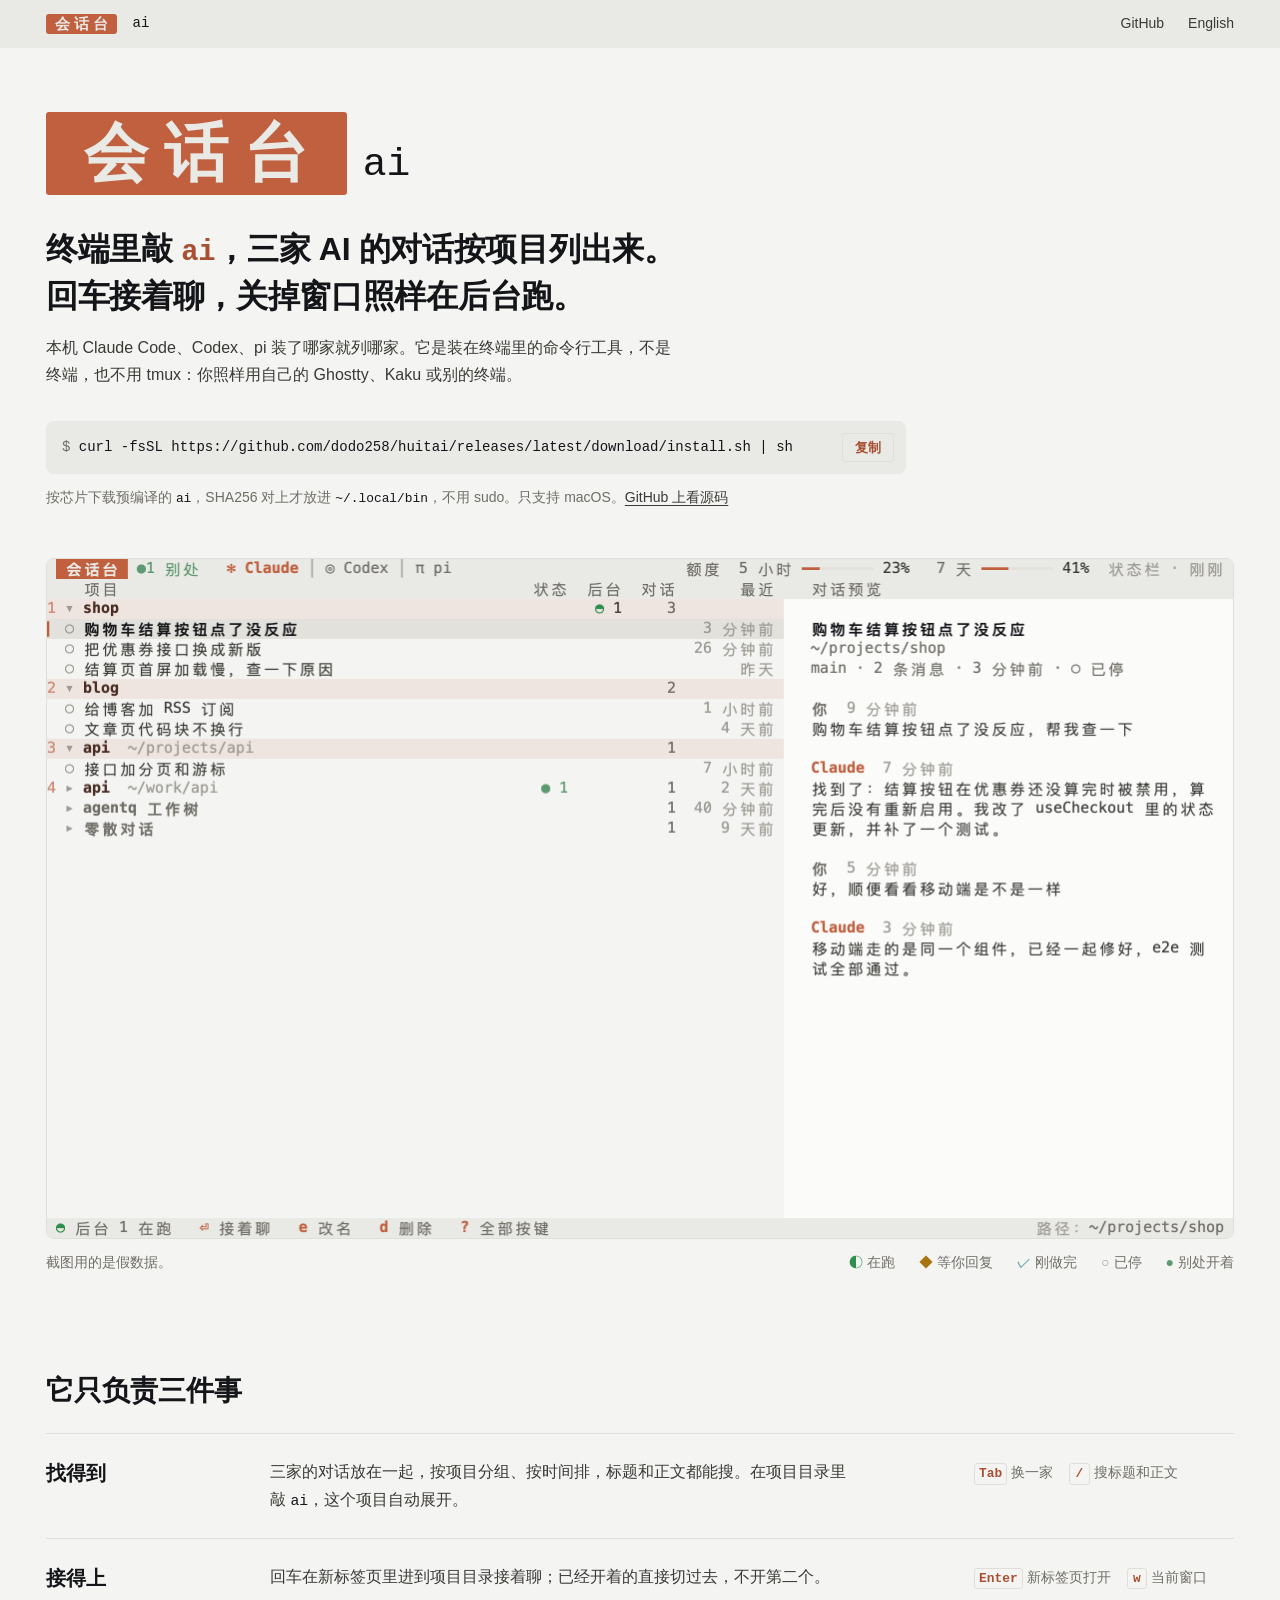
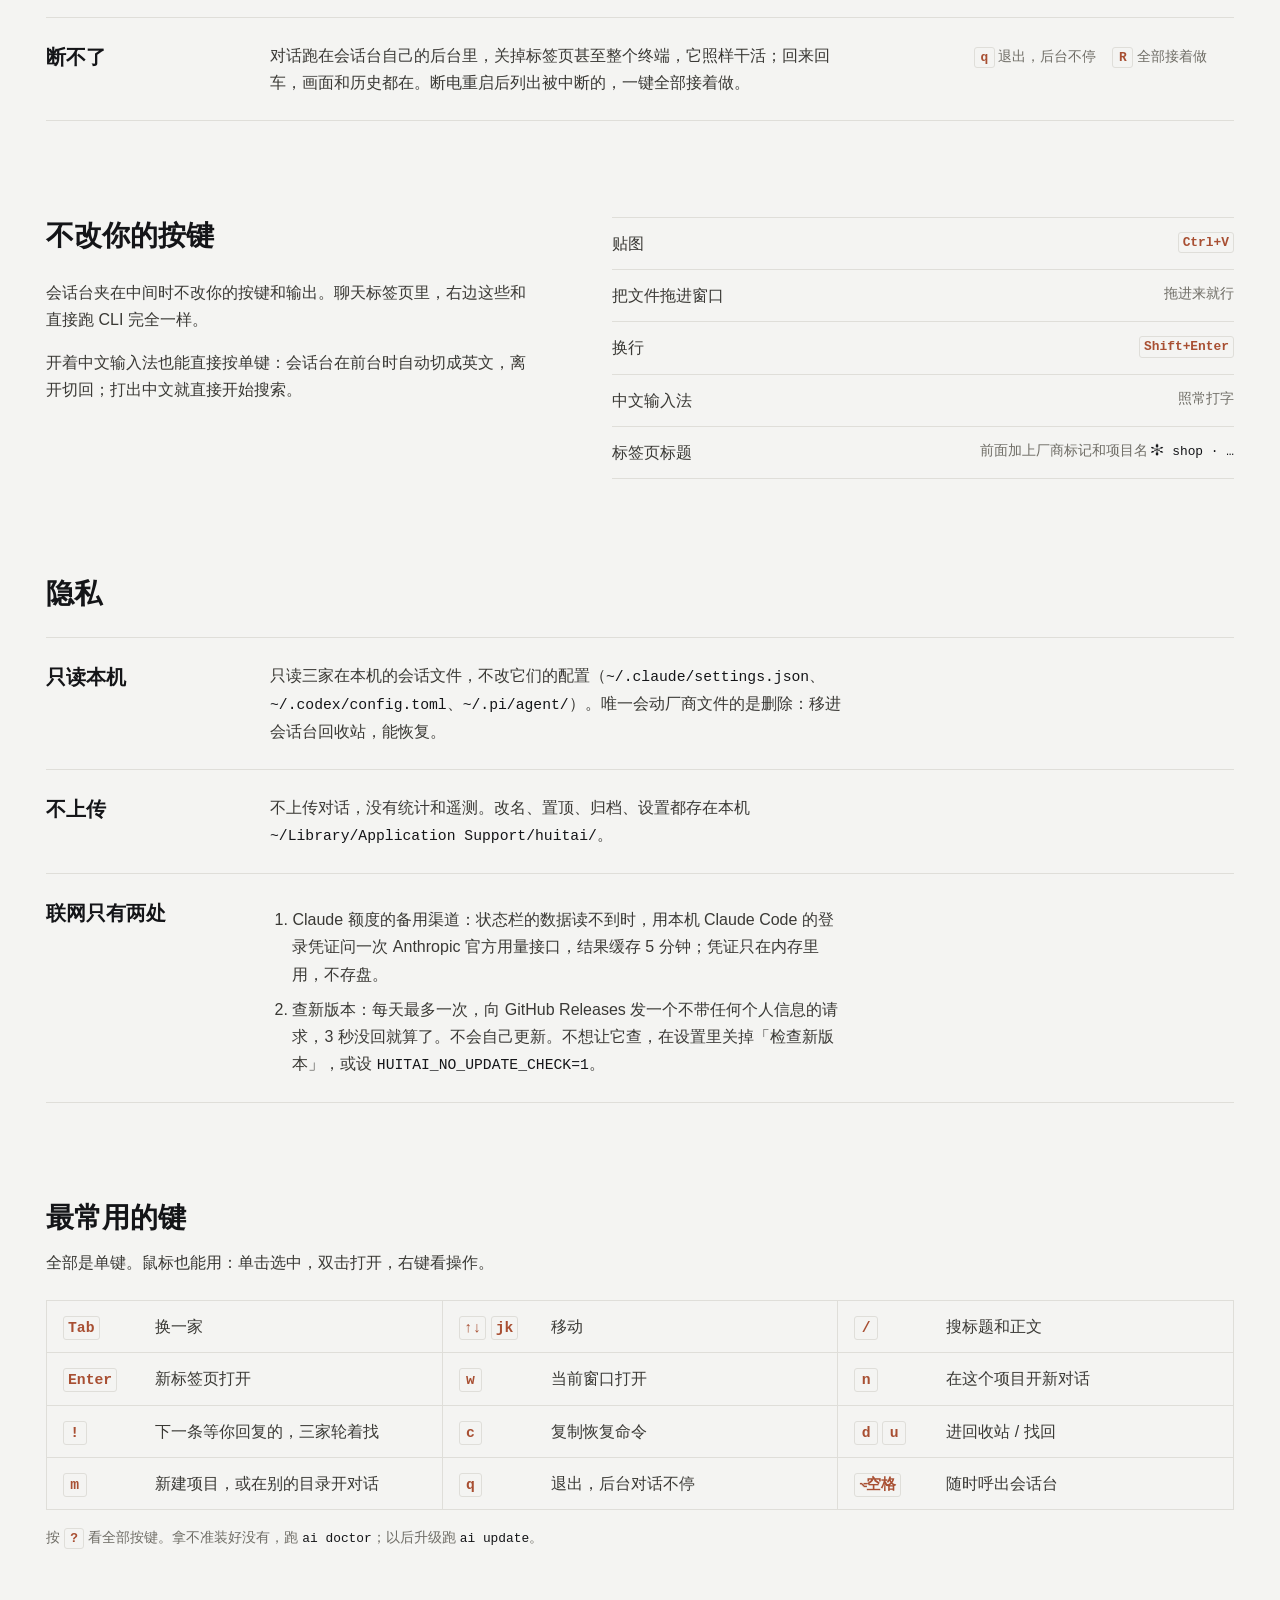
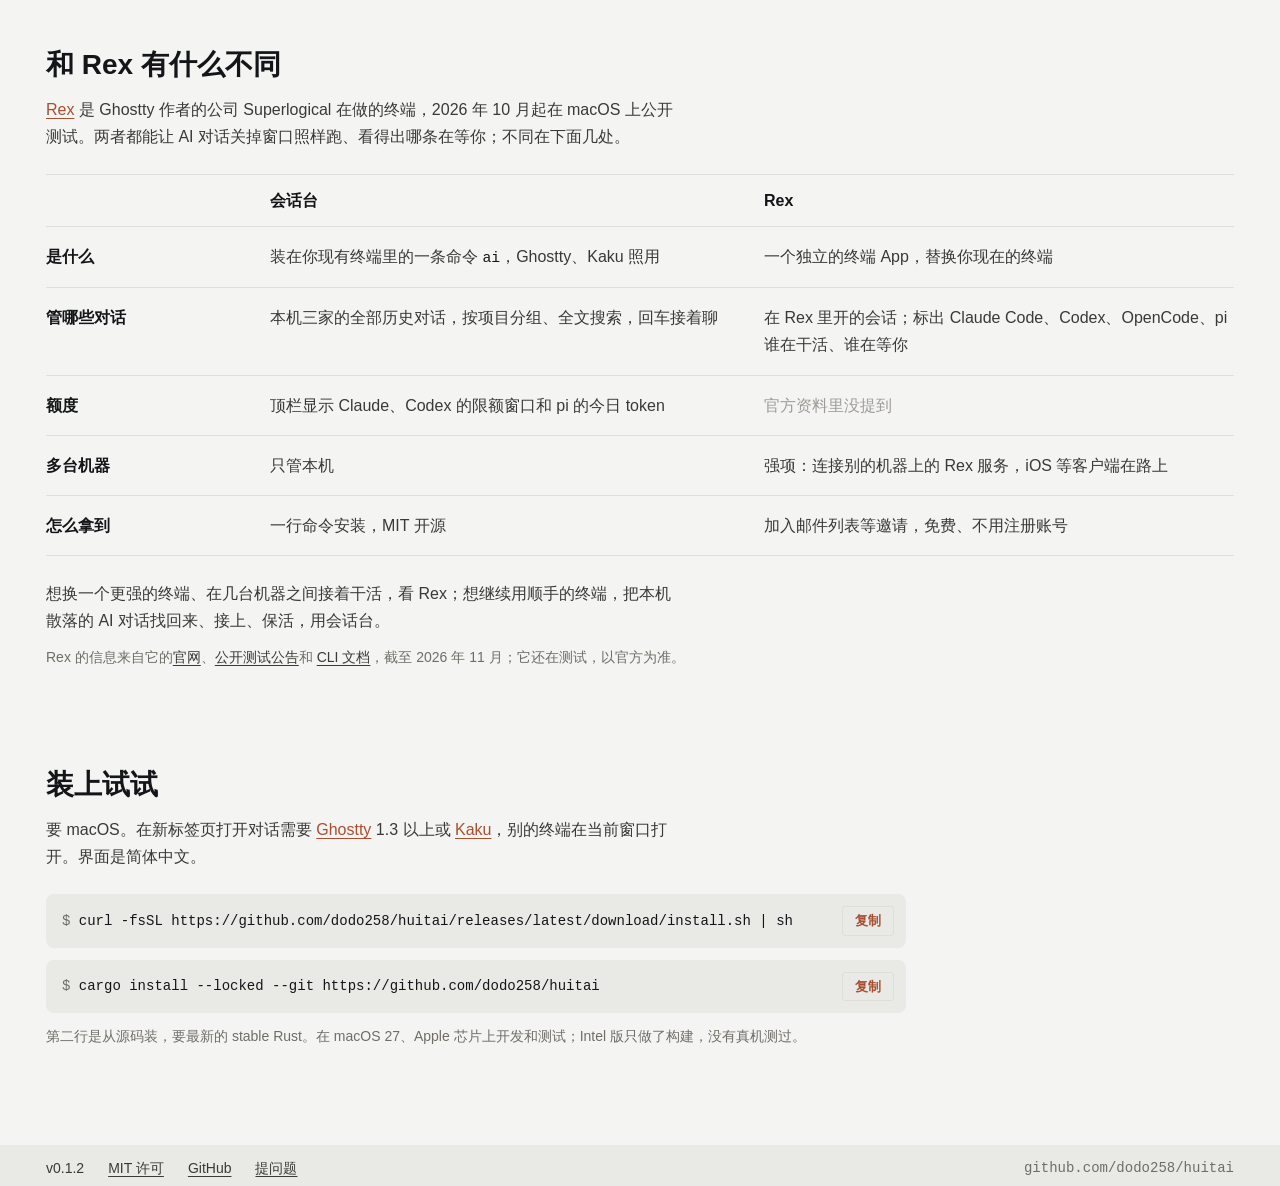
==== site/index.html @ 76e5d8c1 "v0.1.2：等你回复汇总视图、整段对话只读视图" ====
<!doctype html>
<html lang="zh-CN">
<head>
<meta charset="utf-8">
<meta name="viewport" content="width=device-width, initial-scale=1">
<title>会话台 ai · 终端里的 AI 对话台</title>
<meta name="description" content="在终端里敲 ai，本机 Claude Code、Codex、pi 的所有对话按项目列出来，回车接着聊；关掉窗口，对话照样在后台跑。macOS，MIT 开源。">
<meta name="color-scheme" content="dark light">
<meta name="theme-color" content="#1d1e23" media="(prefers-color-scheme: dark)">
<meta name="theme-color" content="#e9e9e6" media="(prefers-color-scheme: light)">
<meta property="og:type" content="website">
<meta property="og:title" content="会话台 ai">
<meta property="og:description" content="在终端里敲 ai，本机 Claude Code、Codex、pi 的所有对话按项目列出来，回车接着聊；关掉窗口，对话照样在后台跑。">
<meta property="og:image" content="https://huitai.agentq.cc/img/board-dark.png?v=79ec7763">
<meta property="og:locale" content="zh_CN">
<meta name="twitter:card" content="summary_large_image">
<link rel="alternate" hreflang="en" href="en/index.html">
<link rel="icon" href="data:image/svg+xml,%3Csvg xmlns='http://www.w3.org/2000/svg' viewBox='0 0 32 32'%3E%3Crect width='32' height='32' rx='4' fill='%23d97757'/%3E%3Ctext x='16' y='23.5' font-size='21' font-weight='700' text-anchor='middle' fill='%231d1e23' font-family='PingFang SC,sans-serif'%3E%E4%BC%9A%3C/text%3E%3C/svg%3E">
<link rel="stylesheet" href="style.css?v=bbe2c063">
</head>
<body>

<header class="top">
	<div class="wrap">
		<span class="stamp">会话台</span>
		<span class="name">ai</span>
		<nav>
			<a href="https://github.com/dodo258/huitai">GitHub</a>
			<a href="en/index.html" hreflang="en" lang="en">English</a>
		</nav>
	</div>
</header>

<main>
	<section class="hero">
		<div class="wrap">
			<h1><span class="stamp">会话台</span><code>ai</code></h1>
			<p class="tag">终端里敲 <code>ai</code>，三家 AI 的对话按项目列出来。<br>回车接着聊，关掉窗口照样在后台跑。</p>
			<p class="lead">本机 Claude Code、Codex、pi 装了哪家就列哪家。它是装在终端里的命令行工具，不是终端，也不用 tmux：你照样用自己的 Ghostty、Kaku 或别的终端。</p>
			<div class="cmd">
				<code>curl -fsSL https://github.com/dodo258/huitai/releases/latest/download/install.sh | sh</code>
				<button class="copy" type="button" data-done="已复制">复制</button>
			</div>
			<p class="note">按芯片下载预编译的 <code>ai</code>，SHA256 对上才放进 <code>~/.local/bin</code>，不用 sudo。只支持 macOS。<a href="https://github.com/dodo258/huitai">GitHub 上看源码</a></p>
		</div>
	</section>

	<section class="shot">
		<div class="wrap">
			<a href="img/board-dark.png?v=79ec7763" aria-label="看原尺寸截图">
				<picture>
					<source media="(prefers-color-scheme: light)" srcset="img/board-light.png?v=a82c482d">
					<img src="img/board-dark.png?v=79ec7763" width="2376" height="1360" alt="会话台：左边按项目列出对话，表头写着状态、后台、对话、最近；右边是选中对话此刻的画面">
				</picture>
			</a>
			<ul class="legend">
				<li>截图用的是假数据。</li>
				<li><b class="running">◐</b>在跑</li>
				<li><b class="waiting">◆</b>等你回复</li>
				<li><b class="done">✓</b>刚做完</li>
				<li><b class="stopped">○</b>已停</li>
				<li><b class="elsewhere">●</b>别处开着</li>
			</ul>
		</div>
	</section>

	<section class="part">
		<div class="wrap">
			<h2>它只负责三件事</h2>
			<dl class="rows">
				<div>
					<dt>找得到</dt>
					<dd>三家的对话放在一起，按项目分组、按时间排，标题和正文都能搜。在项目目录里敲 <code>ai</code>，这个项目自动展开。</dd>
					<dd class="keys"><span><kbd>Tab</kbd> 换一家</span><span><kbd>/</kbd> 搜标题和正文</span></dd>
				</div>
				<div>
					<dt>接得上</dt>
					<dd>回车在新标签页里进到项目目录接着聊；已经开着的直接切过去，不开第二个。</dd>
					<dd class="keys"><span><kbd>Enter</kbd> 新标签页打开</span><span><kbd>w</kbd> 当前窗口</span></dd>
				</div>
				<div>
					<dt>断不了</dt>
					<dd>对话跑在会话台自己的后台里，关掉标签页甚至整个终端，它照样干活；回来回车，画面和历史都在。断电重启后列出被中断的，一键全部接着做。</dd>
					<dd class="keys"><span><kbd>q</kbd> 退出，后台不停</span><span><kbd>R</kbd> 全部接着做</span></dd>
				</div>
			</dl>
		</div>
	</section>

	<section class="part">
		<div class="wrap pass">
			<div>
				<h2>不改你的按键</h2>
				<p>会话台夹在中间时不改你的按键和输出。聊天标签页里，右边这些和直接跑 CLI 完全一样。</p>
				<p>开着中文输入法也能直接按单键：会话台在前台时自动切成英文，离开切回；打出中文就直接开始搜索。</p>
			</div>
			<ul class="same">
				<li><span>贴图</span><span><kbd>Ctrl+V</kbd></span></li>
				<li><span>把文件拖进窗口</span><span>拖进来就行</span></li>
				<li><span>换行</span><span><kbd>Shift+Enter</kbd></span></li>
				<li><span>中文输入法</span><span>照常打字</span></li>
				<li><span>标签页标题</span><span>前面加上厂商标记和项目名 <code>✻ shop · …</code></span></li>
			</ul>
		</div>
	</section>

	<section class="part privacy">
		<div class="wrap">
			<h2>隐私</h2>
			<dl class="rows">
				<div>
					<dt>只读本机</dt>
					<dd>只读三家在本机的会话文件，不改它们的配置（<code>~/.claude/settings.json</code>、<code>~/.codex/config.toml</code>、<code>~/.pi/agent/</code>）。唯一会动厂商文件的是删除：移进会话台回收站，能恢复。</dd>
				</div>
				<div>
					<dt>不上传</dt>
					<dd>不上传对话，没有统计和遥测。改名、置顶、归档、设置都存在本机 <code>~/Library/Application Support/huitai/</code>。</dd>
				</div>
				<div>
					<dt>联网只有两处</dt>
					<dd>
						<ol>
							<li>Claude 额度的备用渠道：状态栏的数据读不到时，用本机 Claude Code 的登录凭证问一次 Anthropic 官方用量接口，结果缓存 5 分钟；凭证只在内存里用，不存盘。</li>
							<li>查新版本：每天最多一次，向 GitHub Releases 发一个不带任何个人信息的请求，3 秒没回就算了。不会自己更新。不想让它查，在设置里关掉「检查新版本」，或设 <code>HUITAI_NO_UPDATE_CHECK=1</code>。</li>
						</ol>
					</dd>
				</div>
			</dl>
		</div>
	</section>

	<section class="part">
		<div class="wrap">
			<h2>最常用的键</h2>
			<p class="intro">全部是单键。鼠标也能用：单击选中，双击打开，右键看操作。</p>
			<dl class="keys-grid">
				<div><dt><kbd>Tab</kbd></dt><dd>换一家</dd></div>
				<div><dt><kbd>↑↓</kbd> <kbd>jk</kbd></dt><dd>移动</dd></div>
				<div><dt><kbd>/</kbd></dt><dd>搜标题和正文</dd></div>
				<div><dt><kbd>Enter</kbd></dt><dd>新标签页打开</dd></div>
				<div><dt><kbd>w</kbd></dt><dd>当前窗口打开</dd></div>
				<div><dt><kbd>n</kbd></dt><dd>在这个项目开新对话</dd></div>
				<div><dt><kbd>!</kbd></dt><dd>下一条等你回复的，三家轮着找</dd></div>
				<div><dt><kbd>c</kbd></dt><dd>复制恢复命令</dd></div>
				<div><dt><kbd>d</kbd> <kbd>u</kbd></dt><dd>进回收站 / 找回</dd></div>
				<div><dt><kbd>m</kbd></dt><dd>新建项目，或在别的目录开对话</dd></div>
				<div><dt><kbd>q</kbd></dt><dd>退出，后台对话不停</dd></div>
				<div><dt><kbd>⌥空格</kbd></dt><dd>随时呼出会话台</dd></div>
			</dl>
			<p class="keys-more">按 <kbd>?</kbd> 看全部按键。拿不准装好没有，跑 <code>ai doctor</code>；以后升级跑 <code>ai update</code>。</p>
		</div>
	</section>

	<section class="part">
		<div class="wrap">
			<h2>和 Rex 有什么不同</h2>
			<p class="intro"><a href="https://www.superlogical.com/">Rex</a> 是 Ghostty 作者的公司 Superlogical 在做的终端，2026 年 10 月起在 macOS 上公开测试。两者都能让 AI 对话关掉窗口照样跑、看得出哪条在等你；不同在下面几处。</p>
			<div class="compare">
				<div class="head"><span></span><span>会话台</span><span>Rex</span></div>
				<div><span class="k">是什么</span><p data-who="会话台">装在你现有终端里的一条命令 <code>ai</code>，Ghostty、Kaku 照用</p><p data-who="Rex">一个独立的终端 App，替换你现在的终端</p></div>
				<div><span class="k">管哪些对话</span><p data-who="会话台">本机三家的全部历史对话，按项目分组、全文搜索，回车接着聊</p><p data-who="Rex">在 Rex 里开的会话；标出 Claude Code、Codex、OpenCode、pi 谁在干活、谁在等你</p></div>
				<div><span class="k">额度</span><p data-who="会话台">顶栏显示 Claude、Codex 的限额窗口和 pi 的今日 token</p><p data-who="Rex" class="none">官方资料里没提到</p></div>
				<div><span class="k">多台机器</span><p data-who="会话台">只管本机</p><p data-who="Rex">强项：连接别的机器上的 Rex 服务，iOS 等客户端在路上</p></div>
				<div><span class="k">怎么拿到</span><p data-who="会话台">一行命令安装，MIT 开源</p><p data-who="Rex">加入邮件列表等邀请，免费、不用注册账号</p></div>
			</div>
			<p class="pick">想换一个更强的终端、在几台机器之间接着干活，看 Rex；想继续用顺手的终端，把本机散落的 AI 对话找回来、接上、保活，用会话台。</p>
			<p class="note">Rex 的信息来自它的<a href="https://www.superlogical.com/">官网</a>、<a href="https://www.superlogical.com/updates/public-testing-beginning">公开测试公告</a>和 <a href="https://www.superlogical.com/rex/docs/automate/cli">CLI 文档</a>，截至 2026 年 11 月；它还在测试，以官方为准。</p>
		</div>
	</section>

	<section class="part">
		<div class="wrap">
			<h2>装上试试</h2>
			<p class="intro">要 macOS。在新标签页打开对话需要 <a href="https://ghostty.org">Ghostty</a> 1.3 以上或 <a href="https://github.com/tw93/Kaku">Kaku</a>，别的终端在当前窗口打开。界面是简体中文。</p>
			<div class="cmd">
				<code>curl -fsSL https://github.com/dodo258/huitai/releases/latest/download/install.sh | sh</code>
				<button class="copy" type="button" data-done="已复制">复制</button>
			</div>
			<div class="cmd">
				<code>cargo install --locked --git https://github.com/dodo258/huitai</code>
				<button class="copy" type="button" data-done="已复制">复制</button>
			</div>
			<p class="note">第二行是从源码装，要最新的 stable Rust。在 macOS 27、Apple 芯片上开发和测试；Intel 版只做了构建，没有真机测过。</p>
		</div>
	</section>
</main>

<footer class="foot">
	<div class="wrap">
		<span>v0.1.2</span>
		<a href="https://github.com/dodo258/huitai/blob/main/LICENSE">MIT 许可</a>
		<a href="https://github.com/dodo258/huitai">GitHub</a>
		<a href="https://github.com/dodo258/huitai/issues">提问题</a>
		<span class="path">github.com/dodo258/huitai</span>
	</div>
</footer>

<script src="site.js?v=b9427ae2"></script>
</body>
</html>
---- site/style.css ----
/* 会话台官网。颜色直接取自终端界面 src/ui/theme.rs，角色一色一义：
   赤陶（Claude 强调色）只给能按、能点的东西：印章、按键、链接、复制按钮；
   状态色只出现在截图下面的状态灯图例里；其余全是灰阶。
   深色是默认，系统是浅色时换成 theme.rs 的 LIGHT（中性灰，不用奶油色）。 */

:root {
	color-scheme: dark light;

	--base: #17181c;     /* 页面底，列表区底色 */
	--bar: #1d1e23;      /* 顶栏、底栏、命令块；也是印章上的字色 */
	--preview: #131417;  /* 截图外框底 */
	--line: #24262c;     /* 分隔线、悬停底（界面里的选中行底色） */
	--text: #b9b7ae;     /* 正文 */
	--title: #f2efe7;    /* 标题 */
	--muted: #8a887f;    /* 说明文字（theme.rs 的 #7c7a72 提亮一档，网页小字要读得清） */
	--accent: #d97757;   /* Claude 赤陶：能按、能点的 */
	--stamp: #d97757;    /* 印章底色，和界面里的印章同色 */
	--running: #78c98f;
	--waiting: #e8b85a;
	--done: #5ec4d6;
	--stopped: #6b6962;
	--elsewhere: #5c9a6c; /* 别处开着：比「在跑」柔一档的绿 */

	--sans: -apple-system, BlinkMacSystemFont, "PingFang SC", "Hiragino Sans GB", "Microsoft YaHei", "Helvetica Neue", sans-serif;
	--mono: ui-monospace, "SF Mono", SFMono-Regular, Menlo, Consolas, monospace;

	--fs-stamp: clamp(36px, 6vw, 64px);
	--fs-tag: clamp(22px, 2.6vw, 32px);
	--fs-h2: clamp(22px, 2.4vw, 28px);
	--fs-row: 20px;
	--fs-body: 16px;
	--fs-small: 14px;
	--fs-mono: 14px;

	--s1: 4px;
	--s2: 8px;
	--s3: 12px;
	--s4: 16px;
	--s5: 24px;
	--s6: 32px;
	--s7: 48px;
	--s8: 64px;
	--s9: 96px;

	--r-key: 3px;   /* 按键、印章：终端里的方块，只倒一点角 */
	--r-box: 8px;   /* 命令块、截图外框 */

	--wrap: 1188px; /* 截图 2376px 宽的一半，2 倍屏刚好一比一 */
	--gutter: 24px;
}

@media (prefers-color-scheme: light) {
	:root {
		--base: #f4f4f2;
		--bar: #e9e9e6;
		--preview: #fbfbfa;
		--line: #dfded9;
		--text: #3a3935;
		--title: #141518;
		--muted: #6f6d66;
		--accent: #a84f32; /* theme.rs 的 #c0603f 压一档：浅底上链接、按键字要够 4.5:1 */
		--stamp: #c0603f;  /* 印章是标志，保持和界面截图里一样 */
		--running: #2e8f4c;
		--waiting: #a8740f;
		--done: #16808f;
		--stopped: #9d9b94;
		--elsewhere: #5e9a6f;
	}
}

* { box-sizing: border-box; }

html { -webkit-text-size-adjust: 100%; }

body {
	margin: 0;
	background: var(--base);
	color: var(--text);
	font: var(--fs-body)/1.7 var(--sans);
	-webkit-font-smoothing: antialiased;
}

a { color: var(--accent); text-underline-offset: 3px; text-decoration-thickness: 1px; }
a:hover { text-decoration-thickness: 2px; }
:focus-visible { outline: 2px solid var(--accent); outline-offset: 2px; }

code, kbd { font-family: var(--mono); font-size: 0.92em; }
code { color: var(--title); }

kbd {
	display: inline-block;
	min-width: 1.6em;
	padding: 0 var(--s1);
	border: 1px solid var(--line);
	border-radius: var(--r-key);
	color: var(--accent);
	font-weight: 600;
	line-height: 1.5;
	text-align: center;
	white-space: nowrap;
}

.wrap {
	max-width: calc(var(--wrap) + 2 * var(--gutter));
	margin: 0 auto;
	padding: 0 var(--gutter);
}

/* 印章：界面左上角那块反白「会话台」。全站只有它大胆。 */
.stamp {
	display: inline-block;
	padding: 0 0.35em 0 0.6em;
	border-radius: var(--r-key);
	background: var(--stamp);
	color: var(--bar);
	font-weight: 700;
	letter-spacing: 0.25em;
	line-height: 1.3;
}

/* 顶栏：和界面的顶栏同色同高 */
.top {
	background: var(--bar);
}
.top .wrap {
	display: flex;
	align-items: center;
	gap: var(--s4);
	height: 48px;
}
.top .stamp { font-size: 15px; }
.top .name { font-family: var(--mono); color: var(--title); font-size: var(--fs-mono); }
.top nav {
	margin-left: auto;
	display: flex;
	gap: var(--s5);
	font-size: var(--fs-small);
}
.top nav a { color: var(--text); text-decoration: none; }
.top nav a:hover { color: var(--title); }

/* 首屏 */
.hero { padding: var(--s8) 0 var(--s7); }
.hero h1 {
	margin: 0 0 var(--s6);
	display: flex;
	align-items: baseline;
	gap: var(--s4);
	font-size: var(--fs-stamp);
	line-height: 1;
}
.hero h1 code {
	color: var(--title);
	font-size: 0.62em;
	font-weight: 500;
}
.tag {
	margin: 0 0 var(--s4);
	max-width: 36em;
	color: var(--title);
	font-size: var(--fs-tag);
	font-weight: 600;
	line-height: 1.4;
	letter-spacing: -0.01em;
}
.tag code { font-size: 0.9em; color: var(--accent); }
.lead { margin: 0 0 var(--s6); max-width: 40em; }

/* 安装命令 */
.cmd {
	display: flex;
	align-items: center;
	gap: var(--s3);
	max-width: 860px;
	padding: var(--s3) var(--s3) var(--s3) var(--s4);
	border-radius: var(--r-box);
	background: var(--bar);
	font-family: var(--mono);
	font-size: var(--fs-mono);
}
.cmd + .cmd { margin-top: var(--s3); }
.cmd code {
	flex: 1;
	min-width: 0;
	overflow-wrap: anywhere;
	line-height: 1.6;
	font-size: 1em;
}
.cmd code::before { content: "$ "; color: var(--muted); }
.copy {
	flex: none;
	padding: var(--s1) var(--s3);
	border: 1px solid var(--line);
	border-radius: var(--r-key);
	background: transparent;
	color: var(--accent);
	font: 600 13px/1.5 var(--sans);
	cursor: pointer;
}
.copy:hover { background: var(--line); }
.note {
	margin: var(--s3) 0 0;
	max-width: 860px;
	color: var(--muted);
	font-size: var(--fs-small);
}
.note a { color: var(--text); }

/* 截图 */
.shot { padding-bottom: var(--s9); }
.shot a { display: block; }
.shot img {
	display: block;
	width: 100%;
	height: auto;
	border: 1px solid var(--line);
	border-radius: var(--r-box);
	background: var(--preview);
}
.legend {
	display: flex;
	flex-wrap: wrap;
	gap: var(--s2) var(--s5);
	margin: var(--s3) 0 0;
	padding: 0;
	list-style: none;
	color: var(--muted);
	font-size: var(--fs-small);
}
.legend li:first-child { margin-right: auto; }
.legend b { font-family: var(--mono); font-weight: 400; margin-right: var(--s1); }
.legend .running { color: var(--running); }
.legend .waiting { color: var(--waiting); }
.legend .done { color: var(--done); }
.legend .stopped { color: var(--stopped); }
.legend .elsewhere { color: var(--elsewhere); }

/* 节 */
section.part { padding-bottom: var(--s9); }
h2 {
	margin: 0 0 var(--s5);
	color: var(--title);
	font-size: var(--fs-h2);
	font-weight: 600;
	line-height: 1.35;
}
.intro { margin: calc(-1 * var(--s3)) 0 var(--s5); max-width: 40em; }

/* 三件事：像界面里的列表行，一行一件，细线分开 */
.rows { margin: 0; border-top: 1px solid var(--line); }
.rows > div {
	display: grid;
	grid-template-columns: 200px minmax(0, 1fr) 260px;
	gap: var(--s5);
	padding: var(--s5) 0;
	border-bottom: 1px solid var(--line);
}
.rows dt {
	color: var(--title);
	font-size: var(--fs-row);
	font-weight: 600;
	line-height: 1.5;
}
.rows dd { margin: 0; max-width: 36em; }
.rows .keys {
	color: var(--muted);
	font-size: var(--fs-small);
	line-height: 2;
}
.rows .keys span { display: inline-block; margin-right: var(--s4); white-space: nowrap; }

/* 不改你的按键 */
.pass {
	display: grid;
	grid-template-columns: minmax(0, 5fr) minmax(0, 6fr);
	gap: var(--s7);
	align-items: start;
}
.pass p { margin: 0 0 var(--s4); max-width: 30em; }
.same { margin: 0; padding: 0; list-style: none; border-top: 1px solid var(--line); }
.same li {
	display: flex;
	justify-content: space-between;
	gap: var(--s4);
	padding: var(--s3) 0;
	border-bottom: 1px solid var(--line);
}
.same li span:last-child { color: var(--muted); font-size: var(--fs-small); text-align: right; }

/* 隐私 */
.privacy .rows > div { grid-template-columns: 200px minmax(0, 1fr); }
.privacy ol { margin: var(--s2) 0 0; padding-left: 1.4em; }
.privacy ol li + li { margin-top: var(--s2); }

/* 常用的键：1px 细线网格 */
.keys-grid {
	display: grid;
	grid-template-columns: repeat(3, minmax(0, 1fr));
	gap: 1px;
	margin: 0;
	border: 1px solid var(--line);
	background: var(--line);
}
.keys-grid > div {
	display: flex;
	align-items: baseline;
	gap: var(--s3);
	padding: var(--s3) var(--s4);
	background: var(--base);
}
.keys-grid dt { flex: none; width: 5em; }
.keys-grid dd { margin: 0; }
.keys-more { margin: var(--s4) 0 0; color: var(--muted); font-size: var(--fs-small); }

/* 和 Rex 比：像界面里的表格，一行一项，细线分开；两列同样的字色，比得公道 */
.compare { border-top: 1px solid var(--line); }
.compare > div {
	display: grid;
	grid-template-columns: 200px minmax(0, 1fr) minmax(0, 1fr);
	gap: var(--s5);
	padding: var(--s4) 0;
	border-bottom: 1px solid var(--line);
}
.compare .head { color: var(--title); font-weight: 600; padding: var(--s3) 0; }
.compare .k { color: var(--title); font-weight: 600; }
.compare p { margin: 0; }
.compare .none { color: var(--stopped); }
.pick { margin: var(--s5) 0 var(--s3); max-width: 40em; }

/* 底栏：和界面的底栏一样，左边常用项，右边路径 */
.foot { background: var(--bar); font-size: var(--fs-small); }
.foot .wrap {
	display: flex;
	flex-wrap: wrap;
	align-items: center;
	gap: var(--s2) var(--s5);
	min-height: 48px;
	padding-top: var(--s2);
	padding-bottom: var(--s2);
}
.foot a { color: var(--text); }
.foot .path { margin-left: auto; font-family: var(--mono); color: var(--muted); }

@media (max-width: 900px) {
	.rows > div,
	.privacy .rows > div { grid-template-columns: minmax(0, 1fr); gap: var(--s2); }
	.pass { grid-template-columns: minmax(0, 1fr); gap: var(--s5); }
	.keys-grid { grid-template-columns: repeat(2, minmax(0, 1fr)); }
	.compare > div { grid-template-columns: minmax(0, 1fr); gap: var(--s1); }
	.compare .head { display: none; }
	.compare p::before { content: attr(data-who) "："; color: var(--muted); }
	.compare p:lang(en)::before { content: attr(data-who) ": "; }
}

@media (max-width: 600px) {
	:root { --gutter: 16px; }
	.hero { padding: var(--s7) 0 var(--s6); }
	.hero h1 { margin-bottom: var(--s5); }
	section.part, .shot { padding-bottom: var(--s8); }
	.cmd { flex-direction: column; align-items: stretch; }
	.copy { align-self: flex-end; }
	.keys-grid { grid-template-columns: minmax(0, 1fr); }
	.top nav { gap: var(--s4); }
	.foot .path { margin-left: 0; }
	.legend li:first-child { flex-basis: 100%; }
	.tag br { display: none; }
}
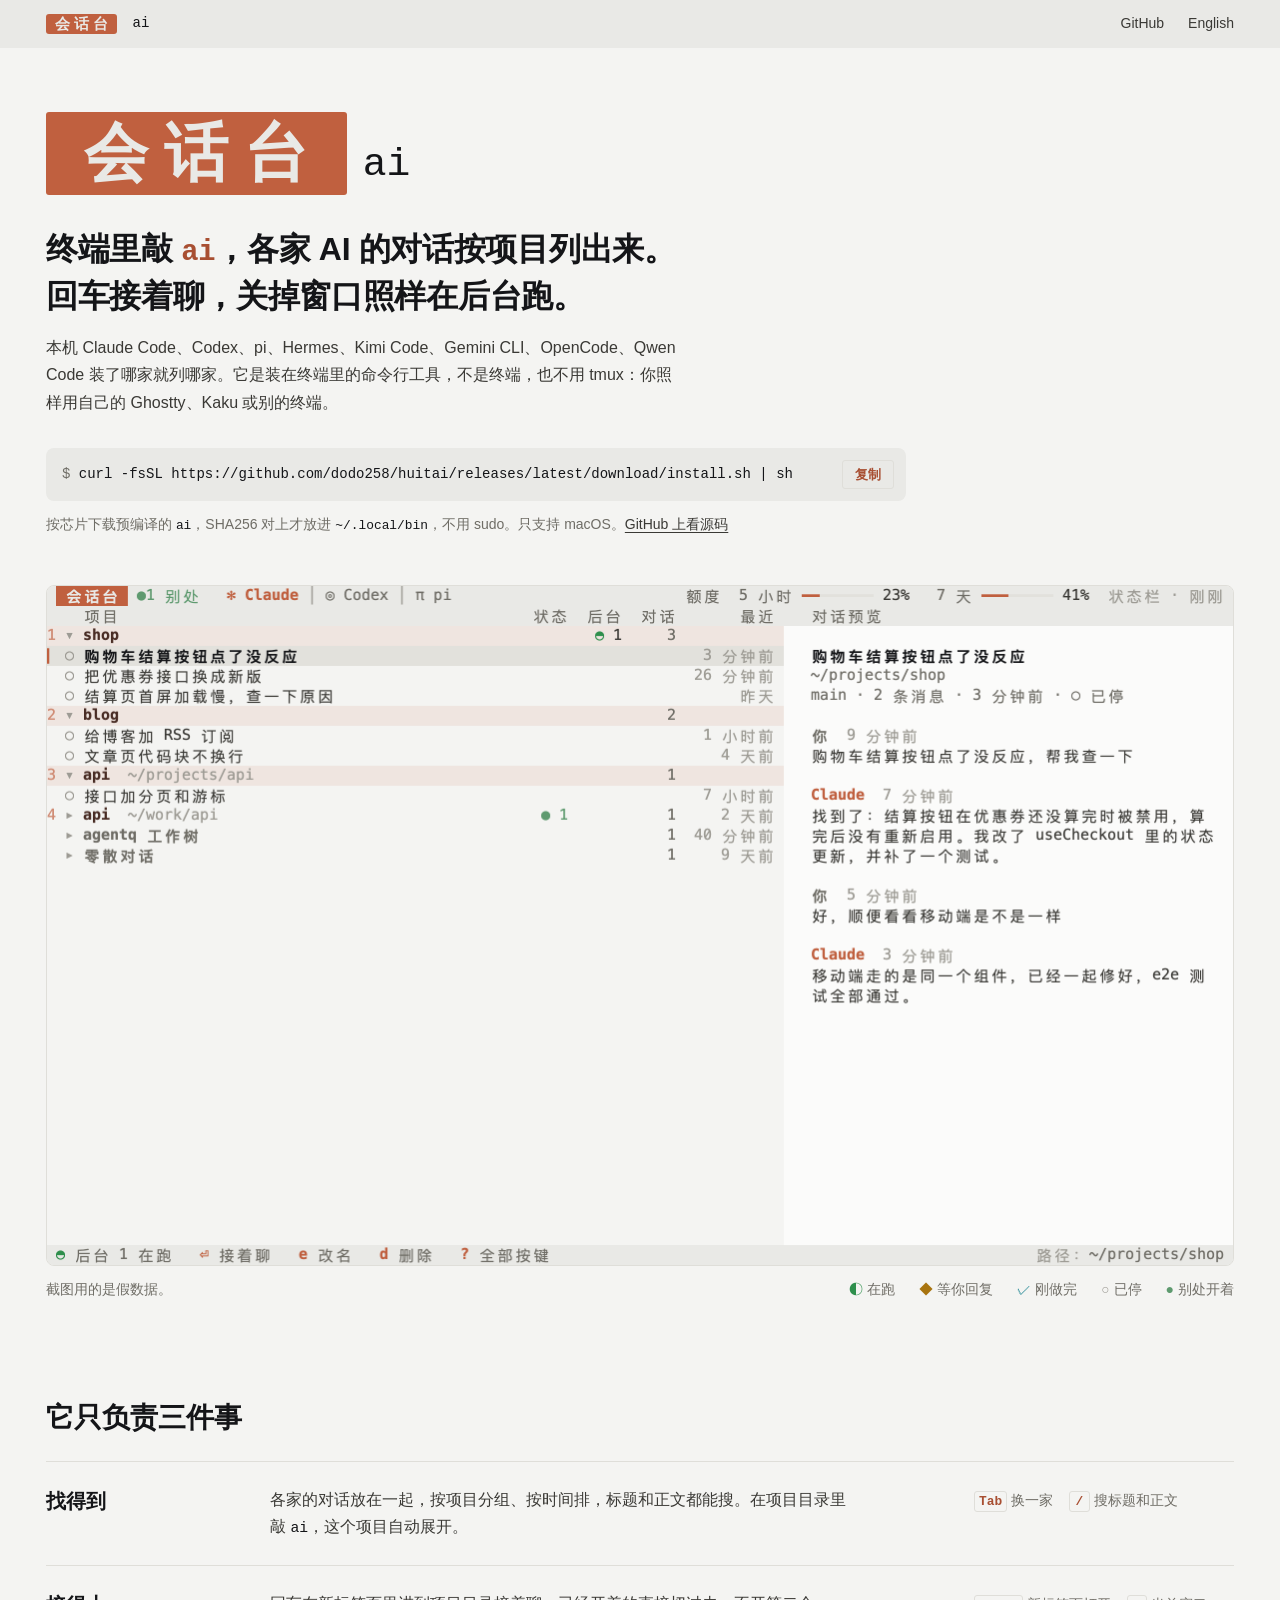
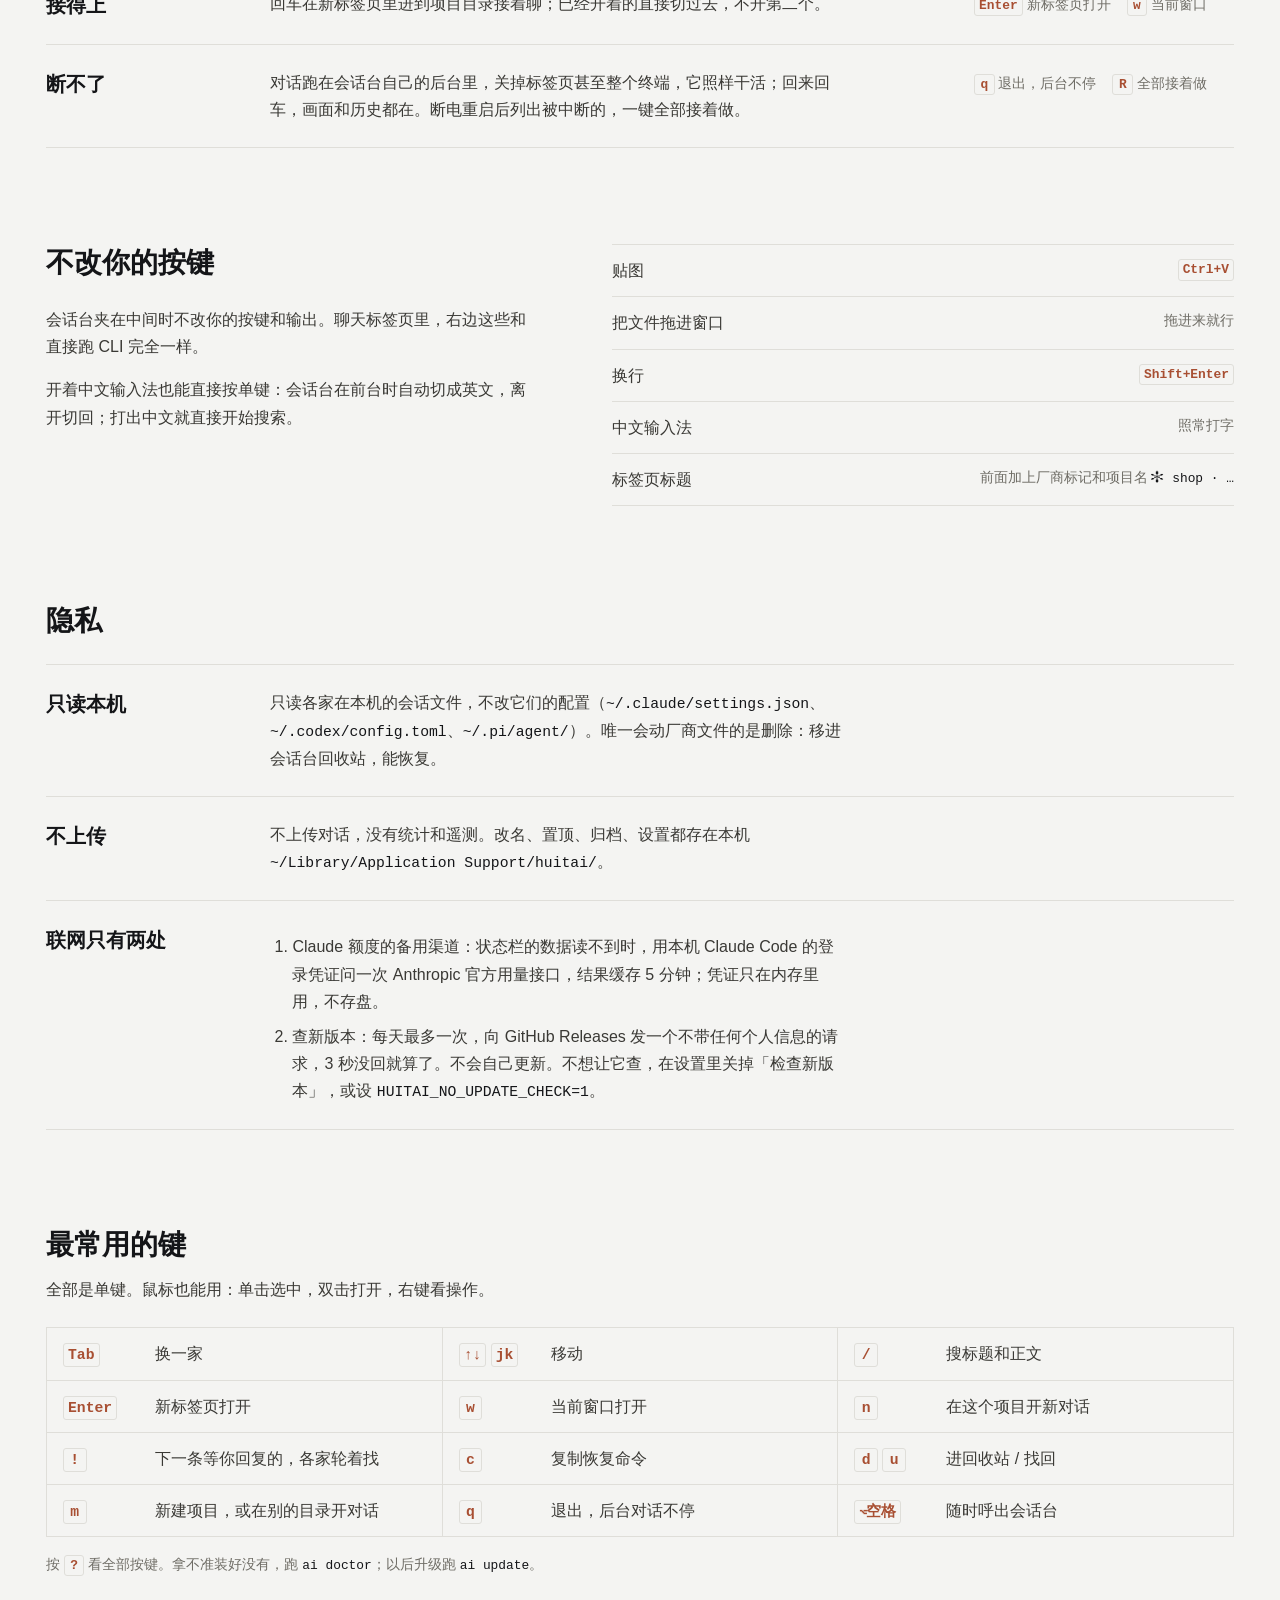
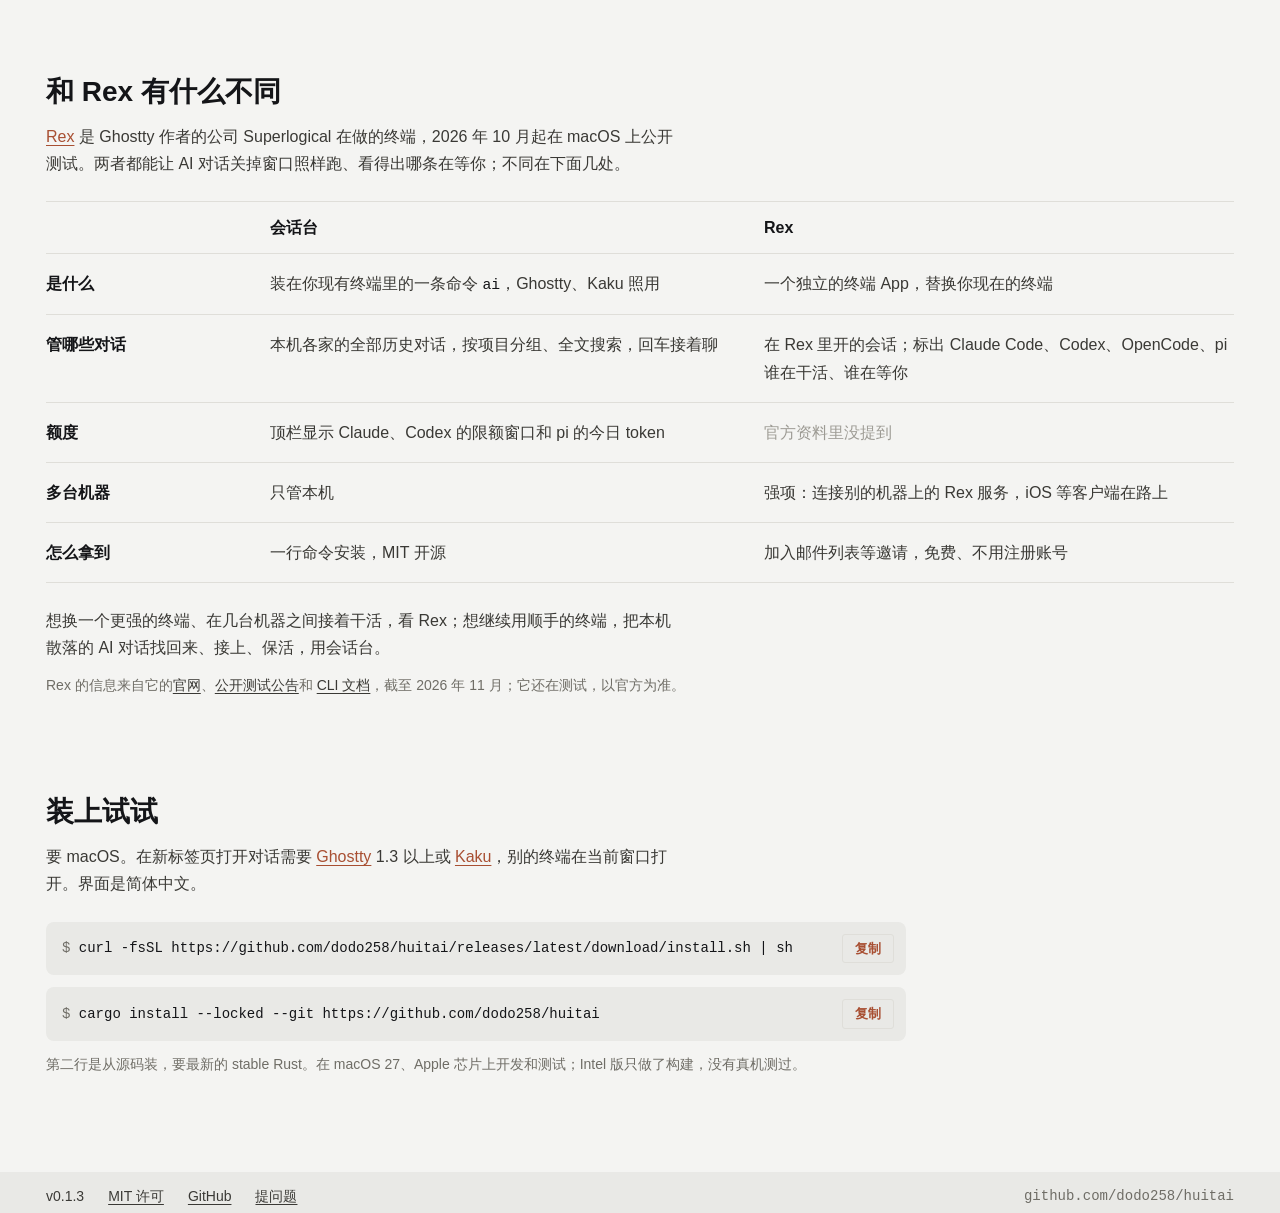
==== commit 2975cfcb: "v0.1.3" ====
--- a/site/index.html
+++ b/site/index.html
@@ -4,13 +4,13 @@
 <meta charset="utf-8">
 <meta name="viewport" content="width=device-width, initial-scale=1">
 <title>会话台 ai · 终端里的 AI 对话台</title>
-<meta name="description" content="在终端里敲 ai，本机 Claude Code、Codex、pi 的所有对话按项目列出来，回车接着聊；关掉窗口，对话照样在后台跑。macOS，MIT 开源。">
+<meta name="description" content="在终端里敲 ai，本机 Claude Code、Codex、pi、Hermes、Kimi Code、Gemini CLI、OpenCode、Qwen Code 的所有对话按项目列出来，回车接着聊；关掉窗口，对话照样在后台跑。macOS，MIT 开源。">
 <meta name="color-scheme" content="dark light">
 <meta name="theme-color" content="#1d1e23" media="(prefers-color-scheme: dark)">
 <meta name="theme-color" content="#e9e9e6" media="(prefers-color-scheme: light)">
 <meta property="og:type" content="website">
 <meta property="og:title" content="会话台 ai">
-<meta property="og:description" content="在终端里敲 ai，本机 Claude Code、Codex、pi 的所有对话按项目列出来，回车接着聊；关掉窗口，对话照样在后台跑。">
+<meta property="og:description" content="在终端里敲 ai，本机 Claude Code、Codex、pi、Hermes、Kimi Code、Gemini CLI、OpenCode、Qwen Code 的所有对话按项目列出来，回车接着聊；关掉窗口，对话照样在后台跑。">
 <meta property="og:image" content="https://huitai.agentq.cc/img/board-dark.png?v=79ec7763">
 <meta property="og:locale" content="zh_CN">
 <meta name="twitter:card" content="summary_large_image">
@@ -35,8 +35,8 @@
 	<section class="hero">
 		<div class="wrap">
 			<h1><span class="stamp">会话台</span><code>ai</code></h1>
-			<p class="tag">终端里敲 <code>ai</code>，三家 AI 的对话按项目列出来。<br>回车接着聊，关掉窗口照样在后台跑。</p>
-			<p class="lead">本机 Claude Code、Codex、pi 装了哪家就列哪家。它是装在终端里的命令行工具，不是终端，也不用 tmux：你照样用自己的 Ghostty、Kaku 或别的终端。</p>
+			<p class="tag">终端里敲 <code>ai</code>，各家 AI 的对话按项目列出来。<br>回车接着聊，关掉窗口照样在后台跑。</p>
+			<p class="lead">本机 Claude Code、Codex、pi、Hermes、Kimi Code、Gemini CLI、OpenCode、Qwen Code 装了哪家就列哪家。它是装在终端里的命令行工具，不是终端，也不用 tmux：你照样用自己的 Ghostty、Kaku 或别的终端。</p>
 			<div class="cmd">
 				<code>curl -fsSL https://github.com/dodo258/huitai/releases/latest/download/install.sh | sh</code>
 				<button class="copy" type="button" data-done="已复制">复制</button>
@@ -70,7 +70,7 @@
 			<dl class="rows">
 				<div>
 					<dt>找得到</dt>
-					<dd>三家的对话放在一起，按项目分组、按时间排，标题和正文都能搜。在项目目录里敲 <code>ai</code>，这个项目自动展开。</dd>
+					<dd>各家的对话放在一起，按项目分组、按时间排，标题和正文都能搜。在项目目录里敲 <code>ai</code>，这个项目自动展开。</dd>
 					<dd class="keys"><span><kbd>Tab</kbd> 换一家</span><span><kbd>/</kbd> 搜标题和正文</span></dd>
 				</div>
 				<div>
@@ -110,7 +110,7 @@
 			<dl class="rows">
 				<div>
 					<dt>只读本机</dt>
-					<dd>只读三家在本机的会话文件，不改它们的配置（<code>~/.claude/settings.json</code>、<code>~/.codex/config.toml</code>、<code>~/.pi/agent/</code>）。唯一会动厂商文件的是删除：移进会话台回收站，能恢复。</dd>
+					<dd>只读各家在本机的会话文件，不改它们的配置（<code>~/.claude/settings.json</code>、<code>~/.codex/config.toml</code>、<code>~/.pi/agent/</code>）。唯一会动厂商文件的是删除：移进会话台回收站，能恢复。</dd>
 				</div>
 				<div>
 					<dt>不上传</dt>
@@ -140,7 +140,7 @@
 				<div><dt><kbd>Enter</kbd></dt><dd>新标签页打开</dd></div>
 				<div><dt><kbd>w</kbd></dt><dd>当前窗口打开</dd></div>
 				<div><dt><kbd>n</kbd></dt><dd>在这个项目开新对话</dd></div>
-				<div><dt><kbd>!</kbd></dt><dd>下一条等你回复的，三家轮着找</dd></div>
+				<div><dt><kbd>!</kbd></dt><dd>下一条等你回复的，各家轮着找</dd></div>
 				<div><dt><kbd>c</kbd></dt><dd>复制恢复命令</dd></div>
 				<div><dt><kbd>d</kbd> <kbd>u</kbd></dt><dd>进回收站 / 找回</dd></div>
 				<div><dt><kbd>m</kbd></dt><dd>新建项目，或在别的目录开对话</dd></div>
@@ -158,7 +158,7 @@
 			<div class="compare">
 				<div class="head"><span></span><span>会话台</span><span>Rex</span></div>
 				<div><span class="k">是什么</span><p data-who="会话台">装在你现有终端里的一条命令 <code>ai</code>，Ghostty、Kaku 照用</p><p data-who="Rex">一个独立的终端 App，替换你现在的终端</p></div>
-				<div><span class="k">管哪些对话</span><p data-who="会话台">本机三家的全部历史对话，按项目分组、全文搜索，回车接着聊</p><p data-who="Rex">在 Rex 里开的会话；标出 Claude Code、Codex、OpenCode、pi 谁在干活、谁在等你</p></div>
+				<div><span class="k">管哪些对话</span><p data-who="会话台">本机各家的全部历史对话，按项目分组、全文搜索，回车接着聊</p><p data-who="Rex">在 Rex 里开的会话；标出 Claude Code、Codex、OpenCode、pi 谁在干活、谁在等你</p></div>
 				<div><span class="k">额度</span><p data-who="会话台">顶栏显示 Claude、Codex 的限额窗口和 pi 的今日 token</p><p data-who="Rex" class="none">官方资料里没提到</p></div>
 				<div><span class="k">多台机器</span><p data-who="会话台">只管本机</p><p data-who="Rex">强项：连接别的机器上的 Rex 服务，iOS 等客户端在路上</p></div>
 				<div><span class="k">怎么拿到</span><p data-who="会话台">一行命令安装，MIT 开源</p><p data-who="Rex">加入邮件列表等邀请，免费、不用注册账号</p></div>
@@ -187,7 +187,7 @@
 
 <footer class="foot">
 	<div class="wrap">
-		<span>v0.1.2</span>
+		<span>v0.1.3</span>
 		<a href="https://github.com/dodo258/huitai/blob/main/LICENSE">MIT 许可</a>
 		<a href="https://github.com/dodo258/huitai">GitHub</a>
 		<a href="https://github.com/dodo258/huitai/issues">提问题</a>
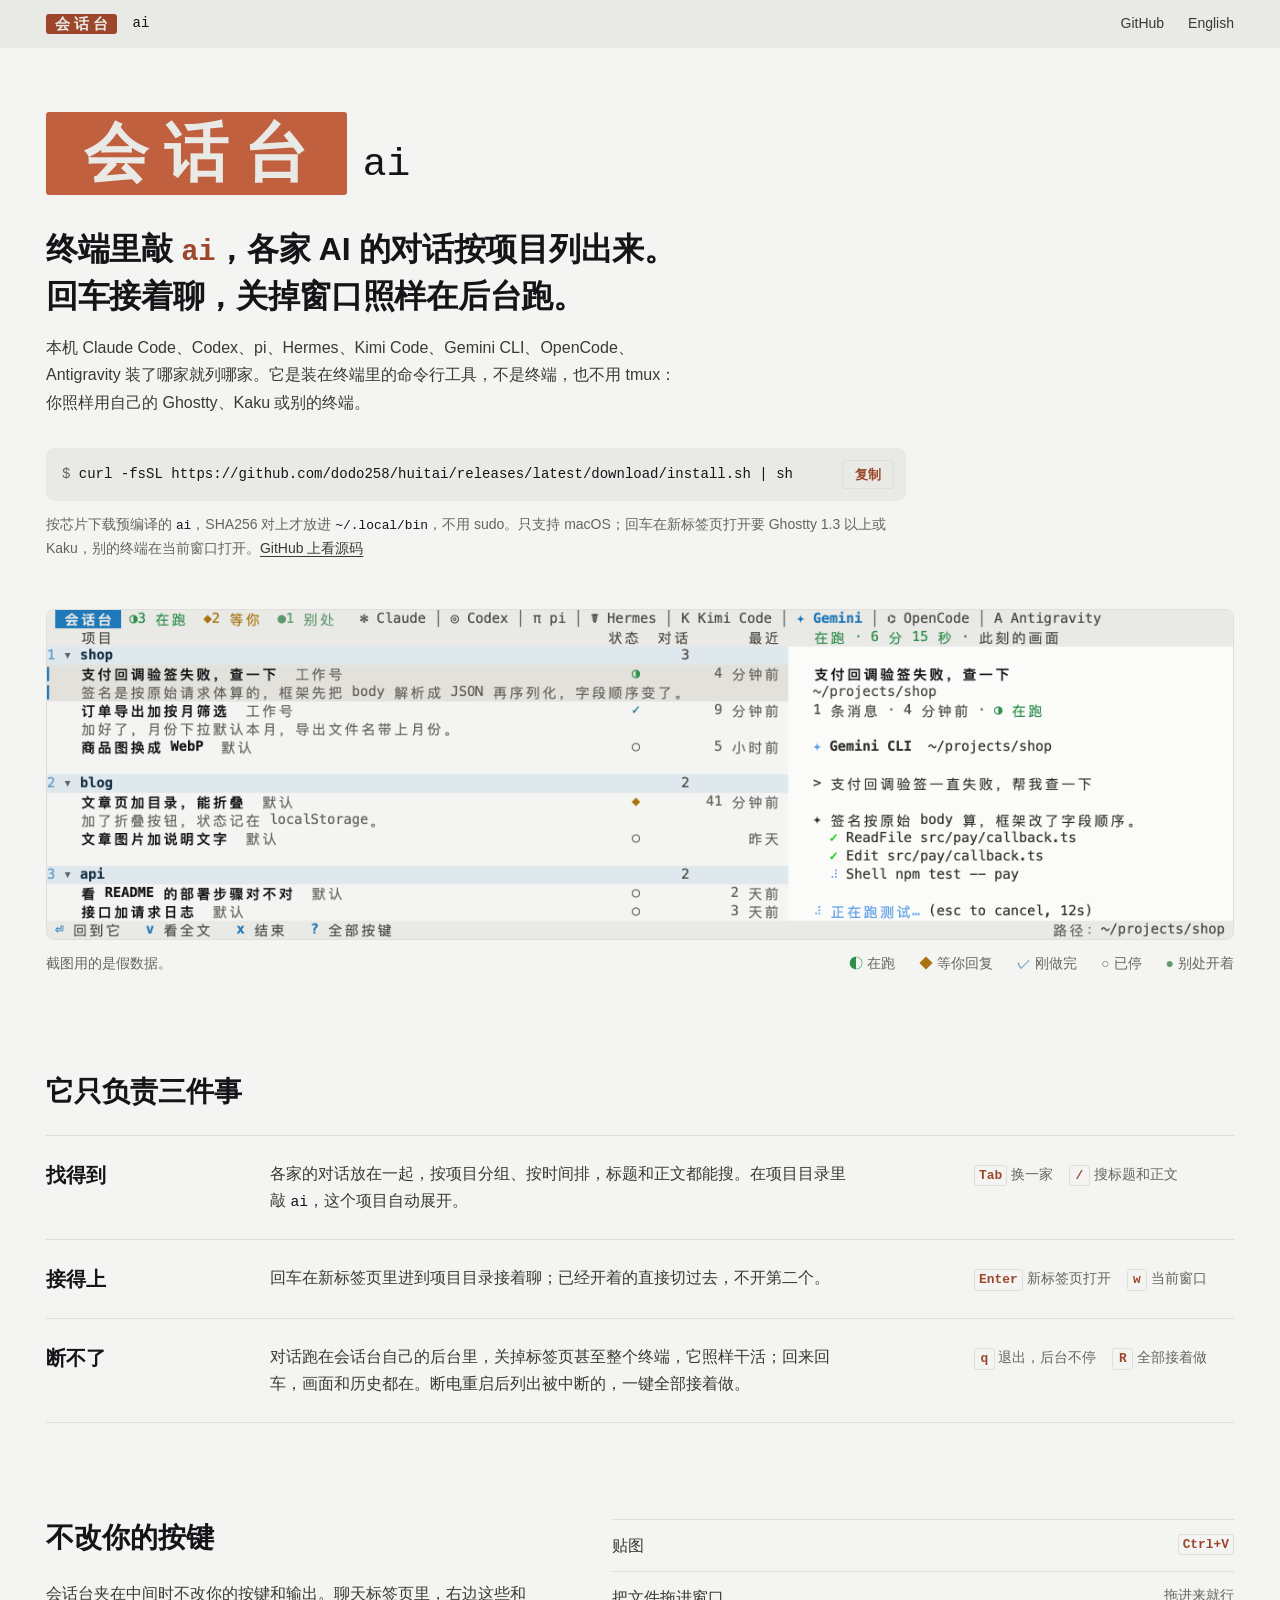
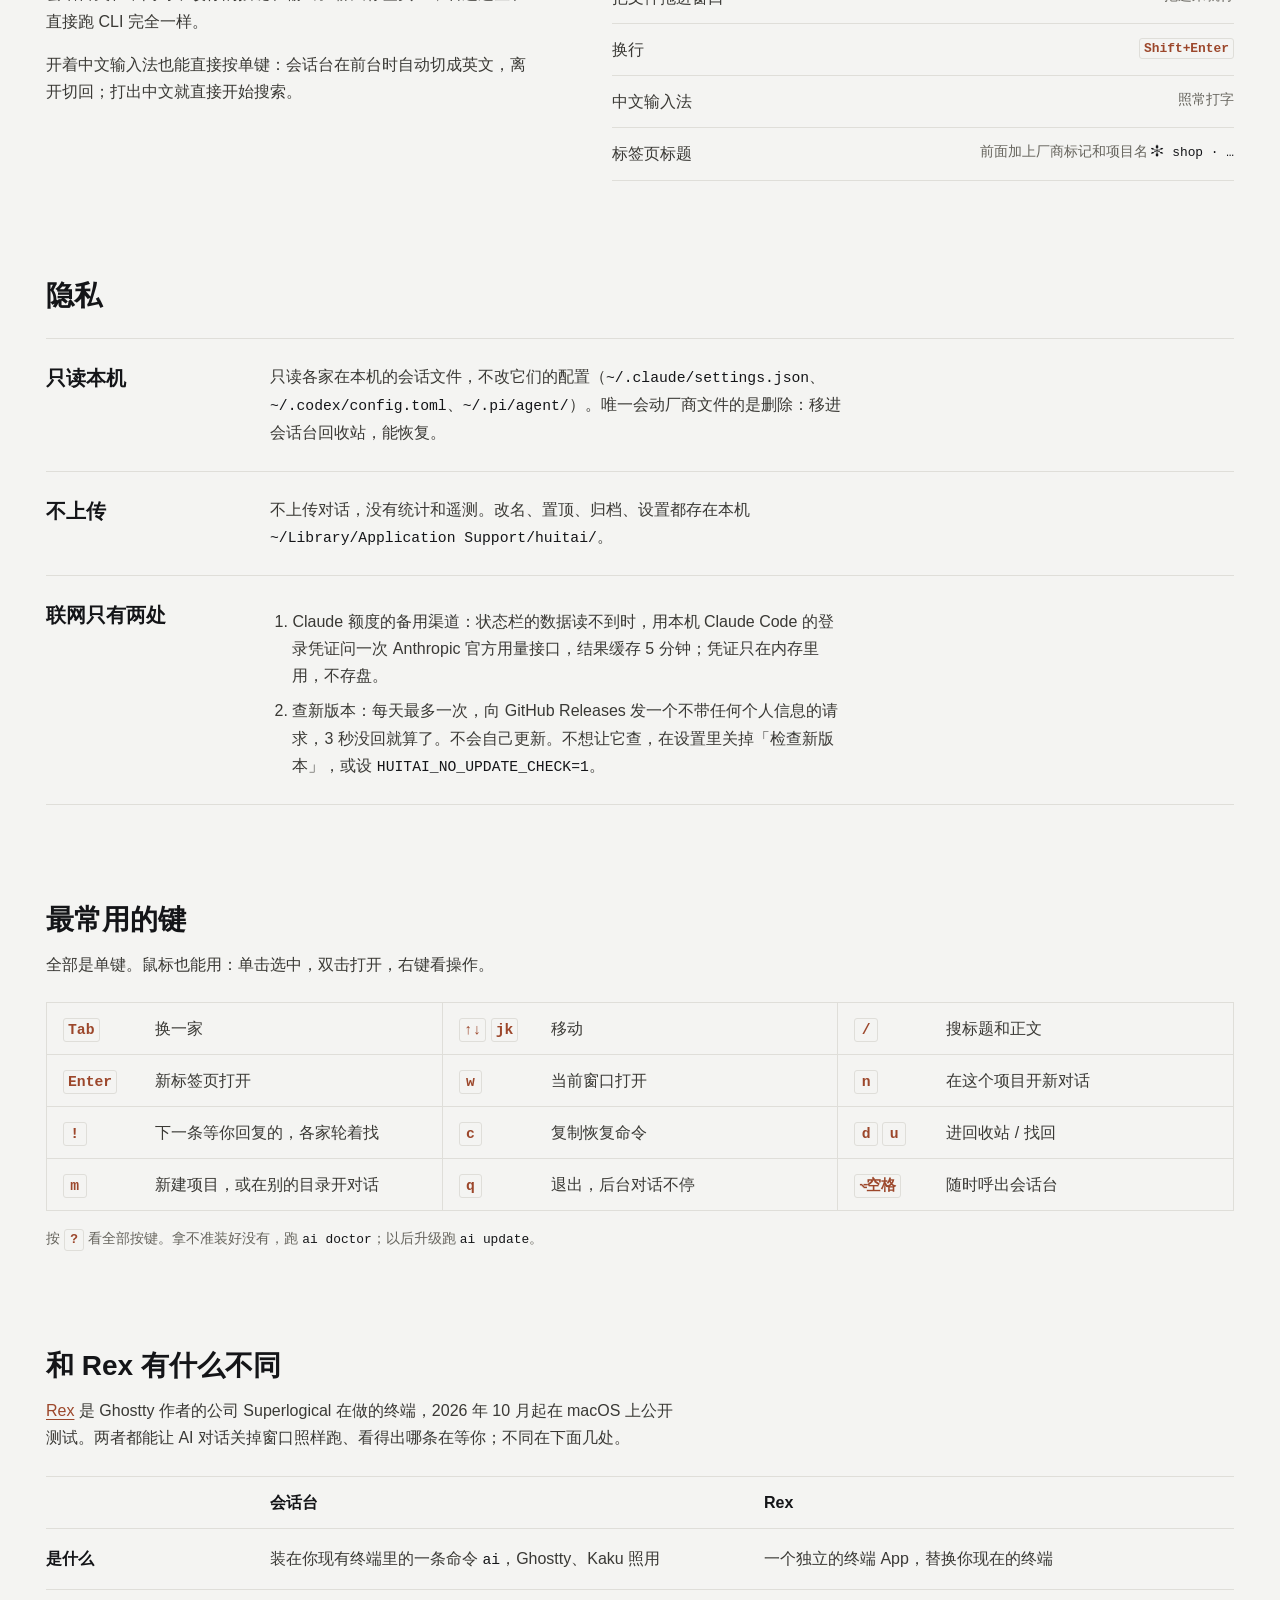
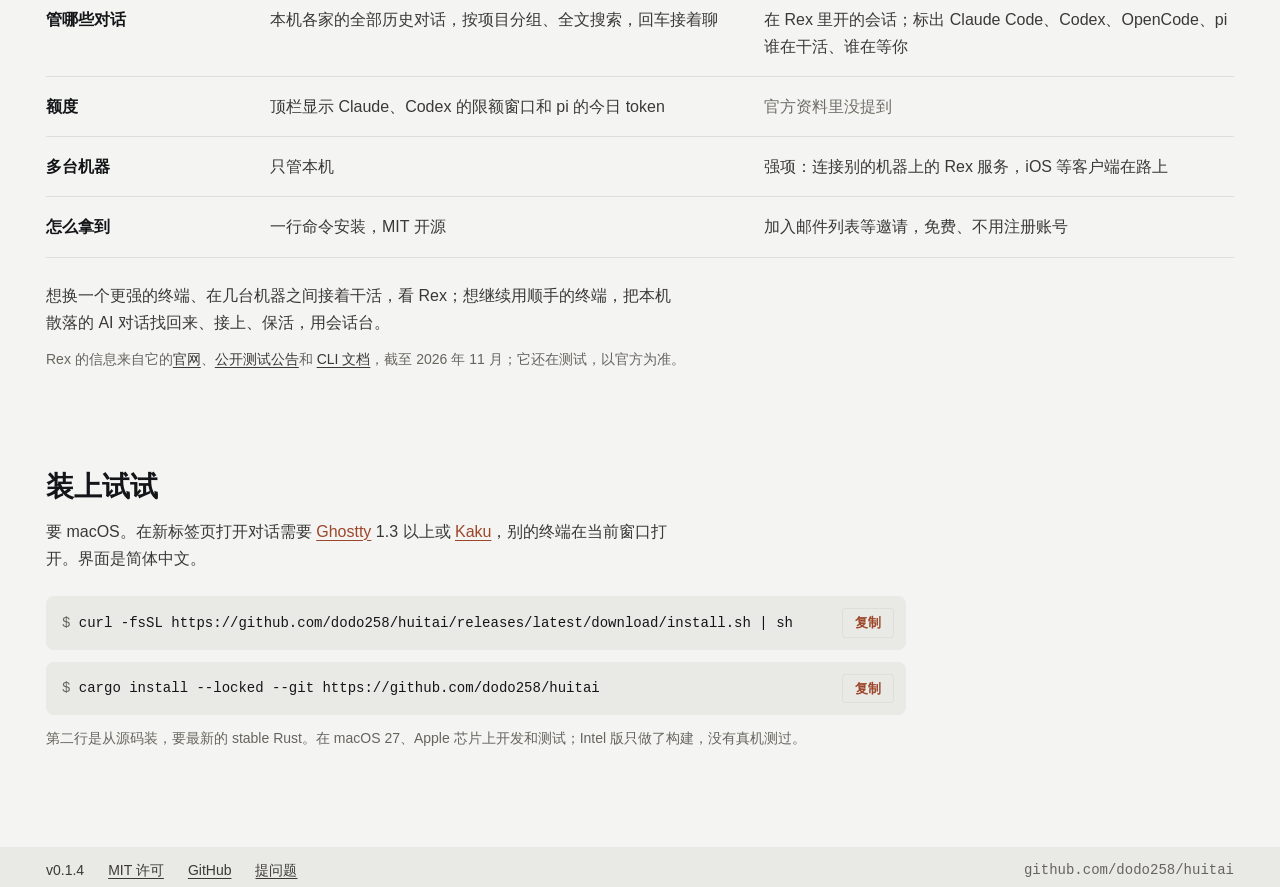
==== commit fa12bbc3: "v0.1.4：多账号、Antigravity、Codex 压缩归档、各家一起搜、$ 额度面板、看得见的动态，去掉 Qwen Code 和智谱 GLM" ====
--- a/site/index.html
+++ b/site/index.html
@@ -4,19 +4,19 @@
 <meta charset="utf-8">
 <meta name="viewport" content="width=device-width, initial-scale=1">
 <title>会话台 ai · 终端里的 AI 对话台</title>
-<meta name="description" content="在终端里敲 ai，本机 Claude Code、Codex、pi、Hermes、Kimi Code、Gemini CLI、OpenCode、Qwen Code 的所有对话按项目列出来，回车接着聊；关掉窗口，对话照样在后台跑。macOS，MIT 开源。">
+<meta name="description" content="在终端里敲 ai，本机 Claude Code、Codex、pi、Hermes、Kimi Code、Gemini CLI、OpenCode、Antigravity 的所有对话按项目列出来，回车接着聊；关掉窗口，对话照样在后台跑。macOS，MIT 开源。">
 <meta name="color-scheme" content="dark light">
 <meta name="theme-color" content="#1d1e23" media="(prefers-color-scheme: dark)">
 <meta name="theme-color" content="#e9e9e6" media="(prefers-color-scheme: light)">
 <meta property="og:type" content="website">
 <meta property="og:title" content="会话台 ai">
-<meta property="og:description" content="在终端里敲 ai，本机 Claude Code、Codex、pi、Hermes、Kimi Code、Gemini CLI、OpenCode、Qwen Code 的所有对话按项目列出来，回车接着聊；关掉窗口，对话照样在后台跑。">
-<meta property="og:image" content="https://huitai.agentq.cc/img/board-dark.png?v=79ec7763">
+<meta property="og:description" content="在终端里敲 ai，本机 Claude Code、Codex、pi、Hermes、Kimi Code、Gemini CLI、OpenCode、Antigravity 的所有对话按项目列出来，回车接着聊；关掉窗口，对话照样在后台跑。">
+<meta property="og:image" content="https://huitai.agentq.cc/img/board-dark.png?v=28b16c68">
 <meta property="og:locale" content="zh_CN">
 <meta name="twitter:card" content="summary_large_image">
 <link rel="alternate" hreflang="en" href="en/index.html">
 <link rel="icon" href="data:image/svg+xml,%3Csvg xmlns='http://www.w3.org/2000/svg' viewBox='0 0 32 32'%3E%3Crect width='32' height='32' rx='4' fill='%23d97757'/%3E%3Ctext x='16' y='23.5' font-size='21' font-weight='700' text-anchor='middle' fill='%231d1e23' font-family='PingFang SC,sans-serif'%3E%E4%BC%9A%3C/text%3E%3C/svg%3E">
-<link rel="stylesheet" href="style.css?v=bbe2c063">
+<link rel="stylesheet" href="style.css?v=0343660a">
 </head>
 <body>
 
@@ -36,25 +36,25 @@
 		<div class="wrap">
 			<h1><span class="stamp">会话台</span><code>ai</code></h1>
 			<p class="tag">终端里敲 <code>ai</code>，各家 AI 的对话按项目列出来。<br>回车接着聊，关掉窗口照样在后台跑。</p>
-			<p class="lead">本机 Claude Code、Codex、pi、Hermes、Kimi Code、Gemini CLI、OpenCode、Qwen Code 装了哪家就列哪家。它是装在终端里的命令行工具，不是终端，也不用 tmux：你照样用自己的 Ghostty、Kaku 或别的终端。</p>
+			<p class="lead">本机 Claude Code、Codex、pi、Hermes、Kimi Code、Gemini CLI、OpenCode、Antigravity 装了哪家就列哪家。它是装在终端里的命令行工具，不是终端，也不用 tmux：你照样用自己的 Ghostty、Kaku 或别的终端。</p>
 			<div class="cmd">
 				<code>curl -fsSL https://github.com/dodo258/huitai/releases/latest/download/install.sh | sh</code>
 				<button class="copy" type="button" data-done="已复制">复制</button>
 			</div>
-			<p class="note">按芯片下载预编译的 <code>ai</code>，SHA256 对上才放进 <code>~/.local/bin</code>，不用 sudo。只支持 macOS。<a href="https://github.com/dodo258/huitai">GitHub 上看源码</a></p>
+			<p class="note">按芯片下载预编译的 <code>ai</code>，SHA256 对上才放进 <code>~/.local/bin</code>，不用 sudo。只支持 macOS；回车在新标签页打开要 Ghostty 1.3 以上或 Kaku，别的终端在当前窗口打开。<a href="https://github.com/dodo258/huitai">GitHub 上看源码</a></p>
 		</div>
 	</section>
 
 	<section class="shot">
 		<div class="wrap">
-			<a href="img/board-dark.png?v=79ec7763" aria-label="看原尺寸截图">
+			<a href="img/board-dark.png?v=28b16c68" aria-label="看原尺寸截图">
 				<picture>
-					<source media="(prefers-color-scheme: light)" srcset="img/board-light.png?v=a82c482d">
-					<img src="img/board-dark.png?v=79ec7763" width="2376" height="1360" alt="会话台：左边按项目列出对话，表头写着状态、后台、对话、最近；右边是选中对话此刻的画面">
+					<source media="(prefers-color-scheme: light)" srcset="img/board-light.png?v=ab7d0923">
+					<img src="img/board-dark.png?v=28b16c68" width="2592" height="720" alt="会话台：顶栏是八家的标签（Claude、Codex、pi、Hermes、Kimi Code、Gemini、OpenCode、Antigravity）；左边按项目列出 Gemini CLI 的对话，默认账号和工作号混在一起、标着账号名，有在跑、等你回复、刚做完；右边是在跑那条此刻的画面">
 				</picture>
 			</a>
 			<ul class="legend">
-				<li>截图用的是假数据。</li>
+				<li>截图用的是假数据<span class="swipe">，可以左右滑动看</span>。</li>
 				<li><b class="running">◐</b>在跑</li>
 				<li><b class="waiting">◆</b>等你回复</li>
 				<li><b class="done">✓</b>刚做完</li>
@@ -187,7 +187,7 @@
 
 <footer class="foot">
 	<div class="wrap">
-		<span>v0.1.3</span>
+		<span>v0.1.4</span>
 		<a href="https://github.com/dodo258/huitai/blob/main/LICENSE">MIT 许可</a>
 		<a href="https://github.com/dodo258/huitai">GitHub</a>
 		<a href="https://github.com/dodo258/huitai/issues">提问题</a>
--- a/site/style.css
+++ b/site/style.css
@@ -57,18 +57,22 @@
 		--line: #dfded9;
 		--text: #3a3935;
 		--title: #141518;
-		--muted: #6f6d66;
-		--accent: #a84f32; /* theme.rs 的 #c0603f 压一档：浅底上链接、按键字要够 4.5:1 */
+		--muted: #66645d; /* 顶栏、命令块（#e9e9e6）上也够 4.5:1 */
+		--accent: #9c472b; /* theme.rs 的 #c0603f 压两档：浅底和悬停底（#dfded9）上链接、按键字都要够 4.5:1 */
 		--stamp: #c0603f;  /* 印章是标志，保持和界面截图里一样 */
 		--running: #2e8f4c;
 		--waiting: #a8740f;
 		--done: #16808f;
-		--stopped: #9d9b94;
+		--stopped: #6f6d66; /* 对比表「没有」那格是字，要读得清 */
 		--elsewhere: #5e9a6f;
 	}
 }
 
 * { box-sizing: border-box; }
+
+p, dd, li { text-wrap: pretty; }
+.swipe { display: none; }
+:lang(en) .lead, :lang(en) .intro, :lang(en) .pick { max-width: 34em; } /* 英文约 75 字一行 */
 
 html { -webkit-text-size-adjust: 100%; }
 
@@ -128,7 +132,7 @@
 	gap: var(--s4);
 	height: 48px;
 }
-.top .stamp { font-size: 15px; }
+.top .stamp { font-size: 15px; background: var(--accent); } /* 小字印章：浅色下 #c0603f 底只有 3.5:1 */
 .top .name { font-family: var(--mono); color: var(--title); font-size: var(--fs-mono); }
 .top nav {
 	margin-left: auto;
@@ -364,4 +368,7 @@
 	.foot .path { margin-left: 0; }
 	.legend li:first-child { flex-basis: 100%; }
 	.tag br { display: none; }
-}
+	.shot a { display: block; overflow-x: auto; }
+	.shot img { min-width: 785px; }
+	.swipe { display: inline; }
+}
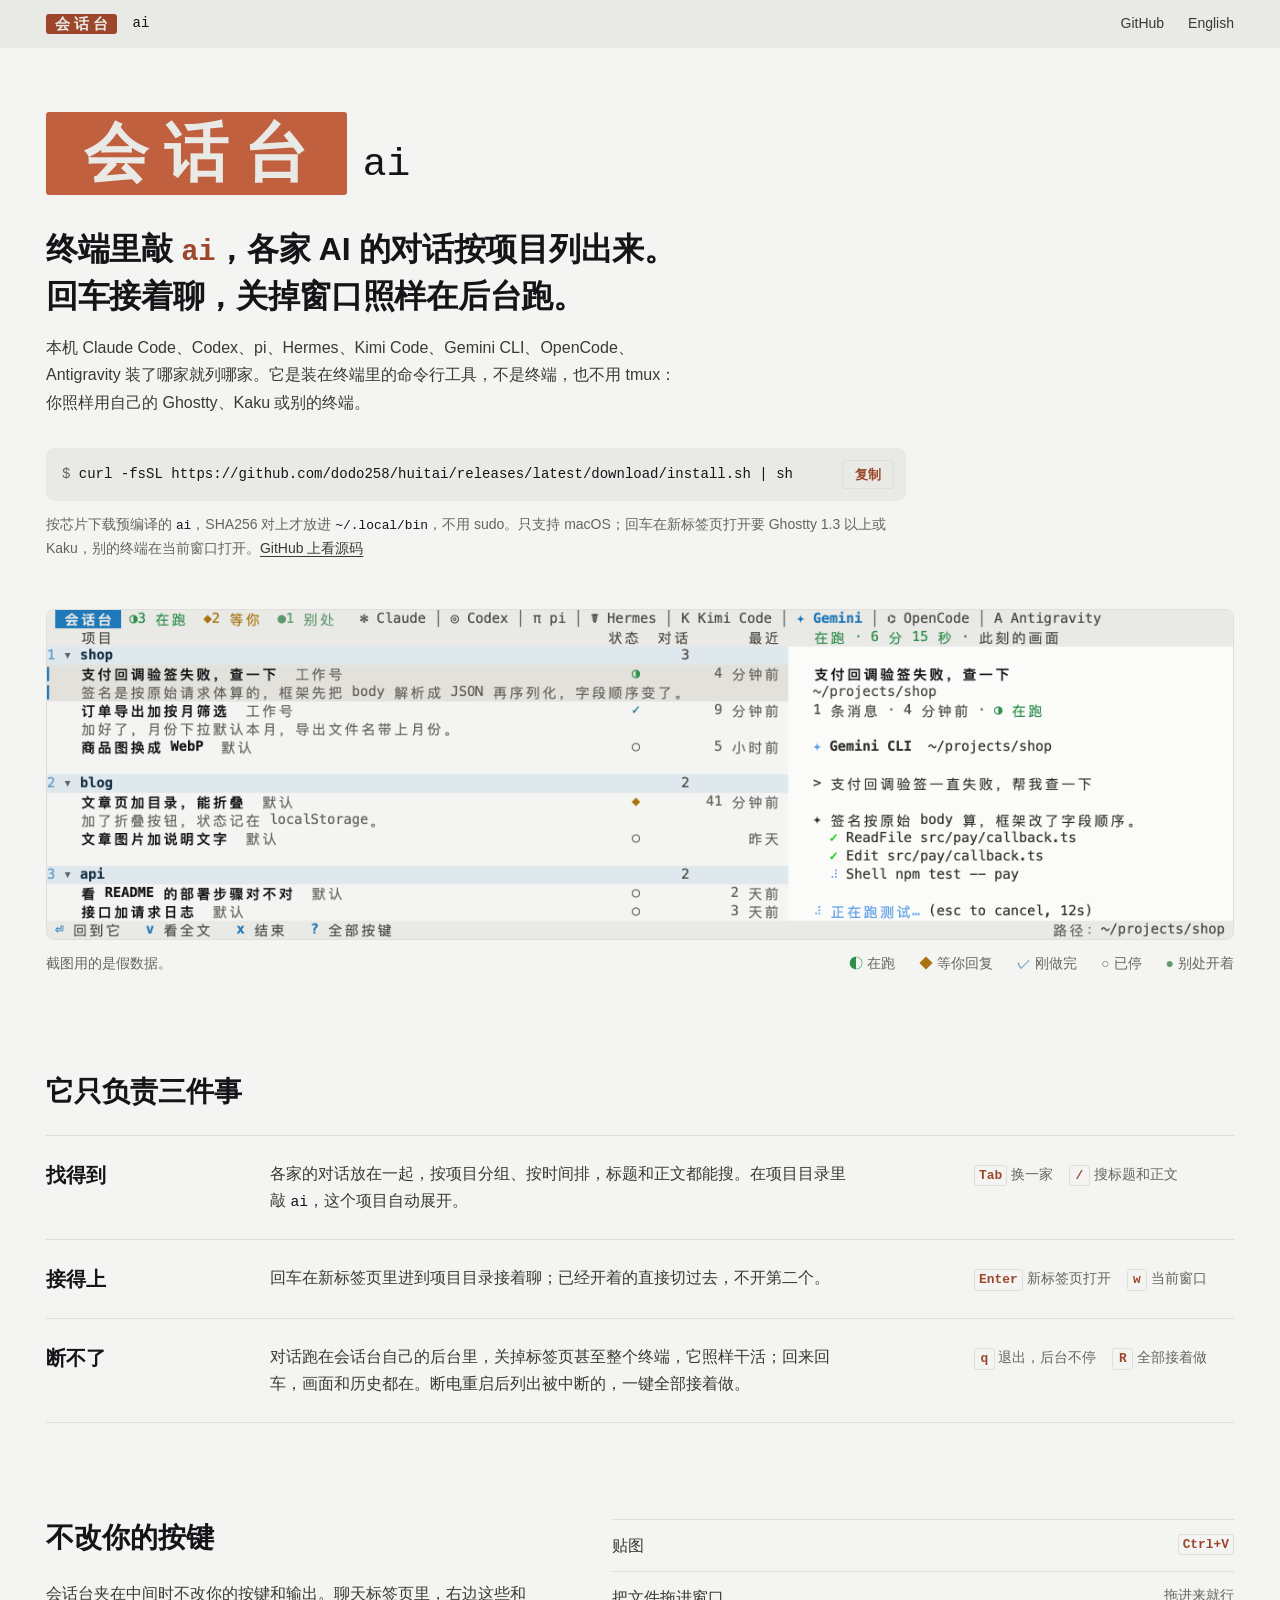
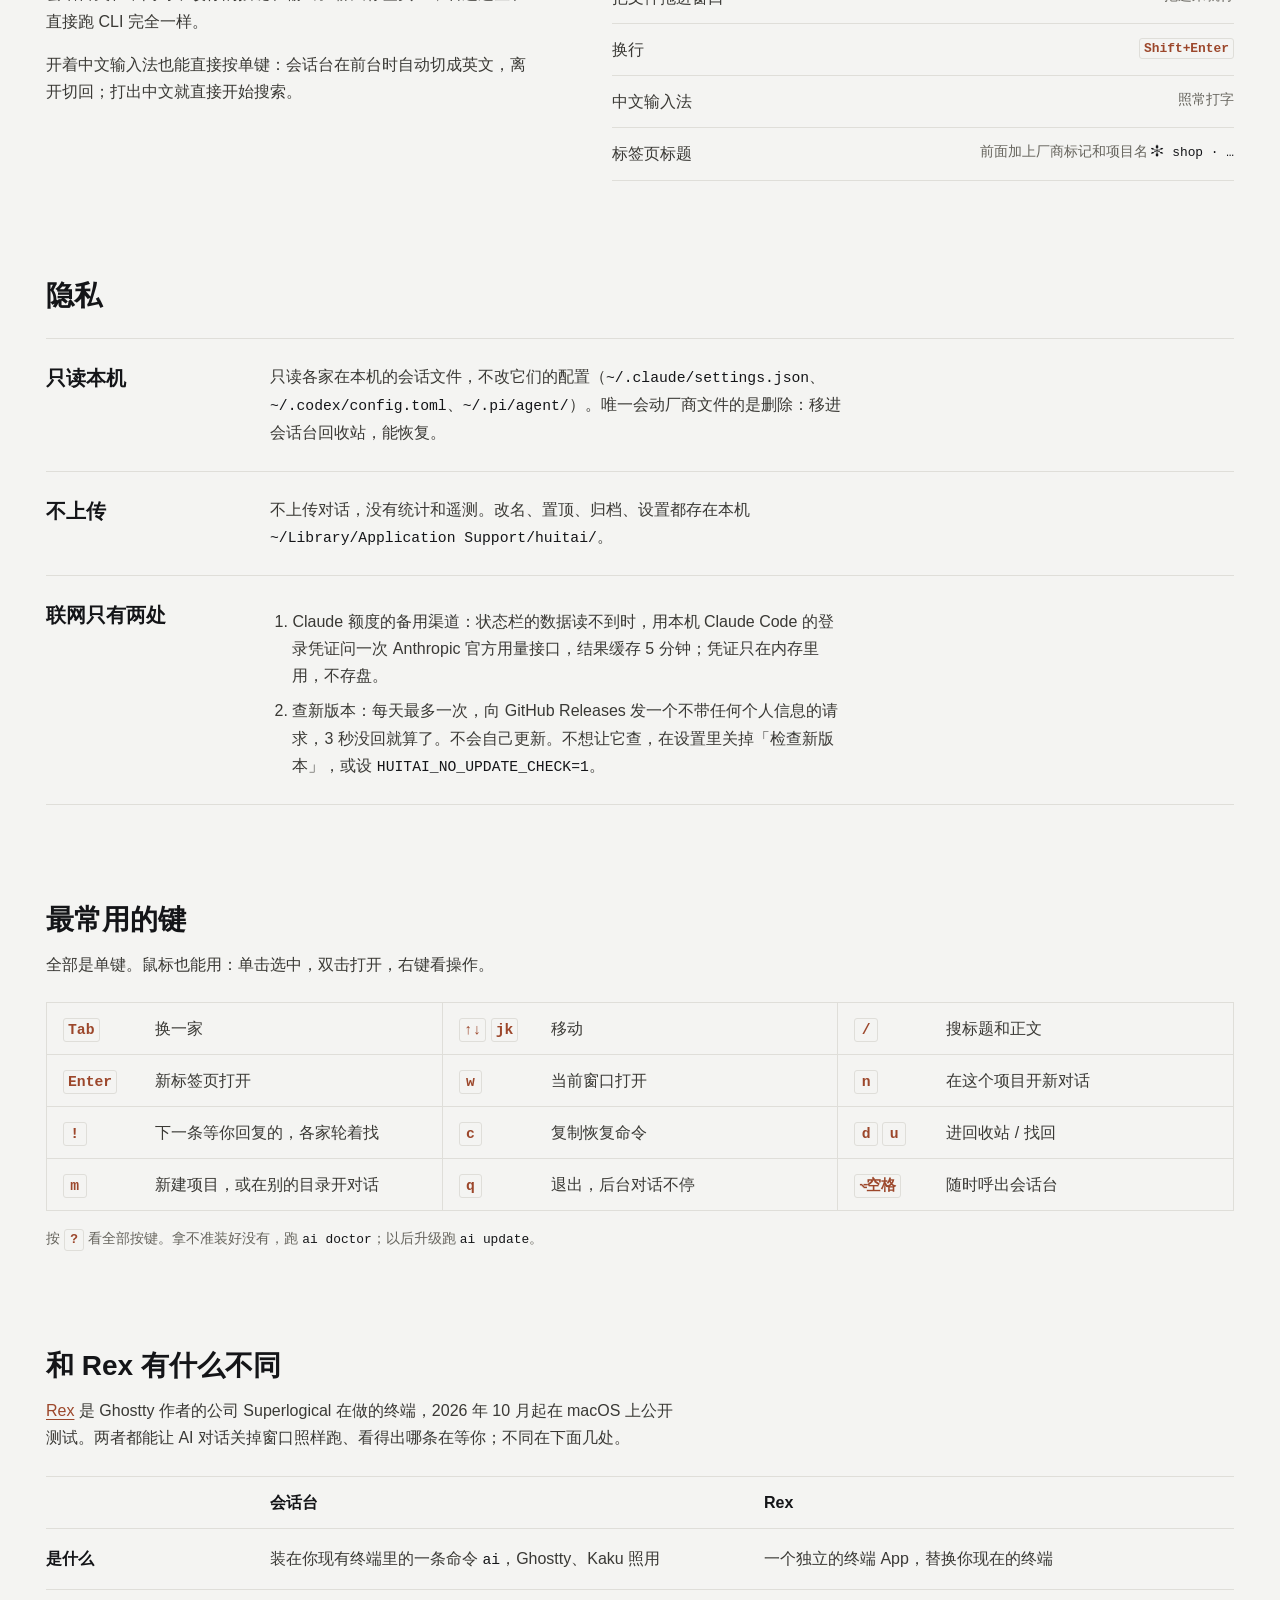
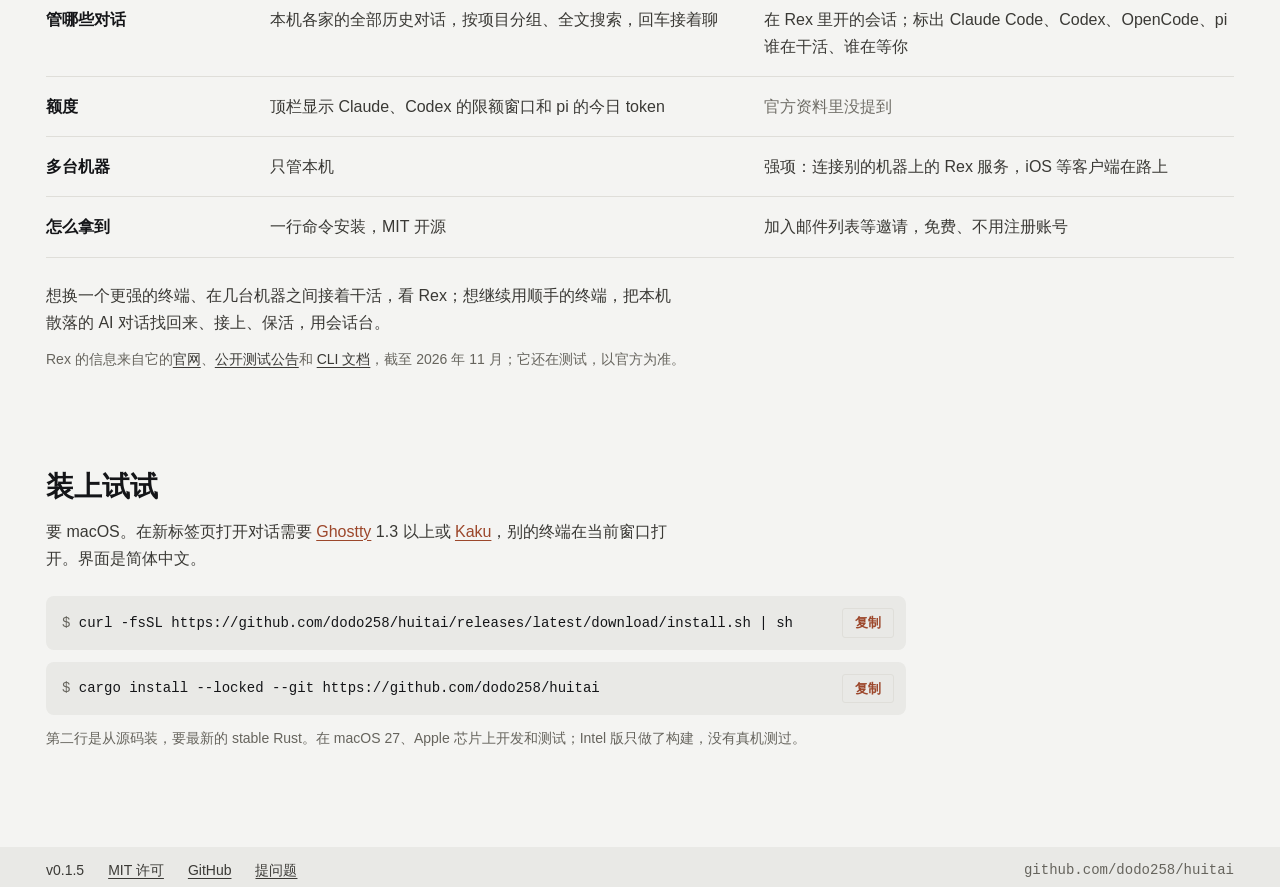
==== commit 31b54b15: "v0.1.5：各家 CLI 一键/自动升级、撞额度自动继续、上下文占用、Claude 30 天备份、额度重置倒计时，余额网关与导出加固" ====
--- a/site/index.html
+++ b/site/index.html
@@ -187,7 +187,7 @@
 
 <footer class="foot">
 	<div class="wrap">
-		<span>v0.1.4</span>
+		<span>v0.1.5</span>
 		<a href="https://github.com/dodo258/huitai/blob/main/LICENSE">MIT 许可</a>
 		<a href="https://github.com/dodo258/huitai">GitHub</a>
 		<a href="https://github.com/dodo258/huitai/issues">提问题</a>
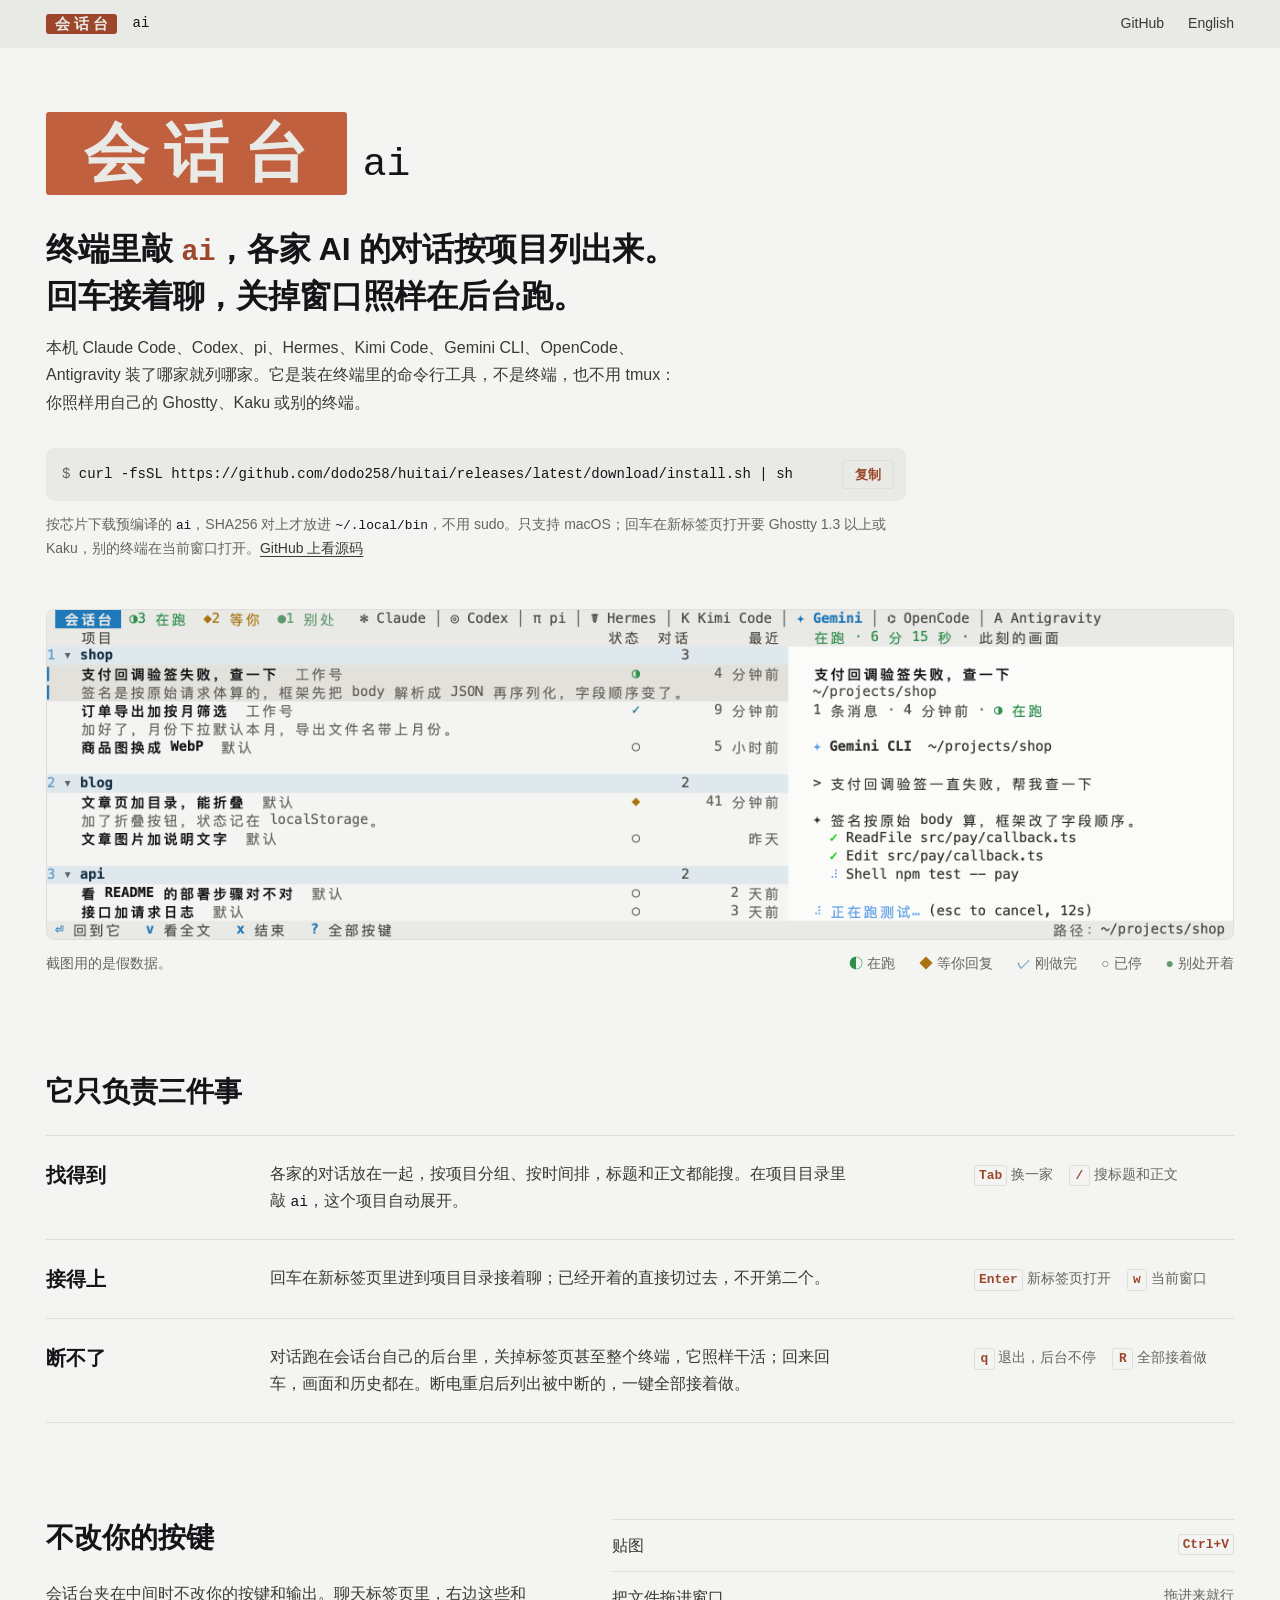
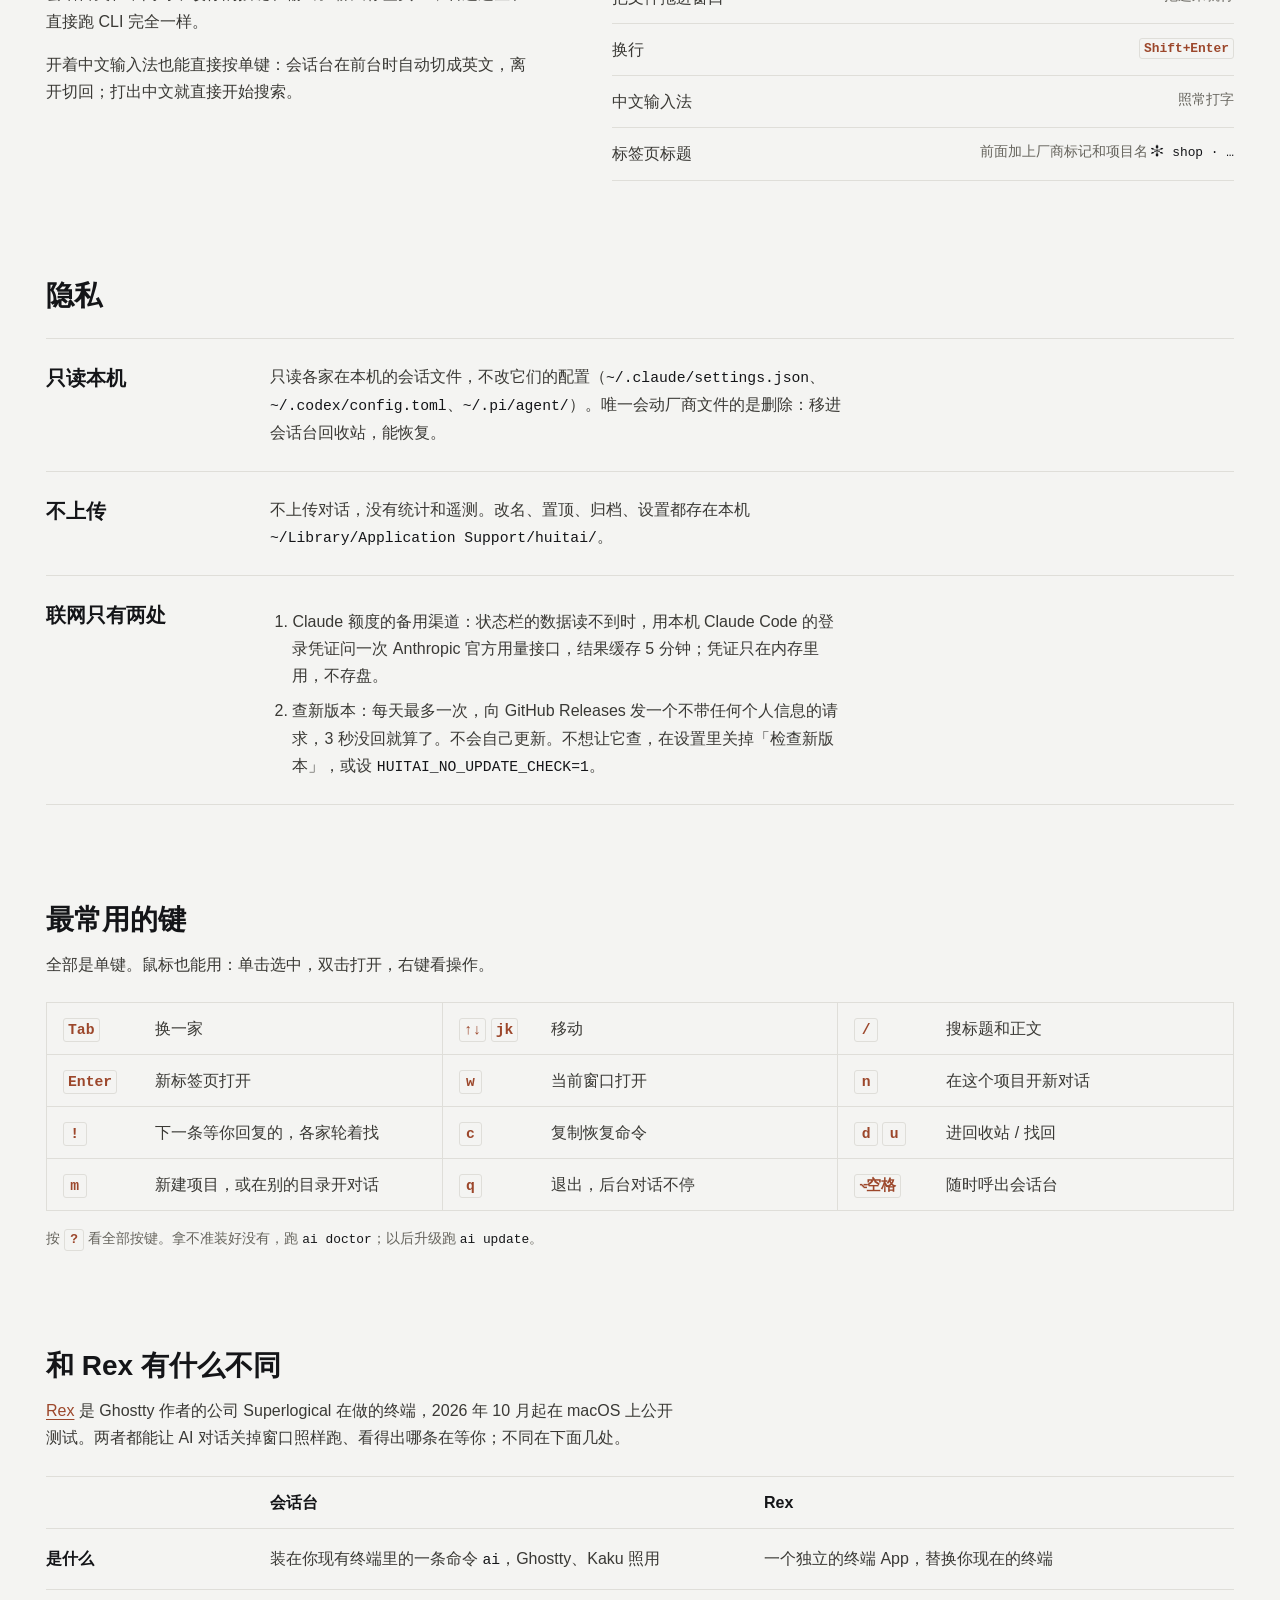
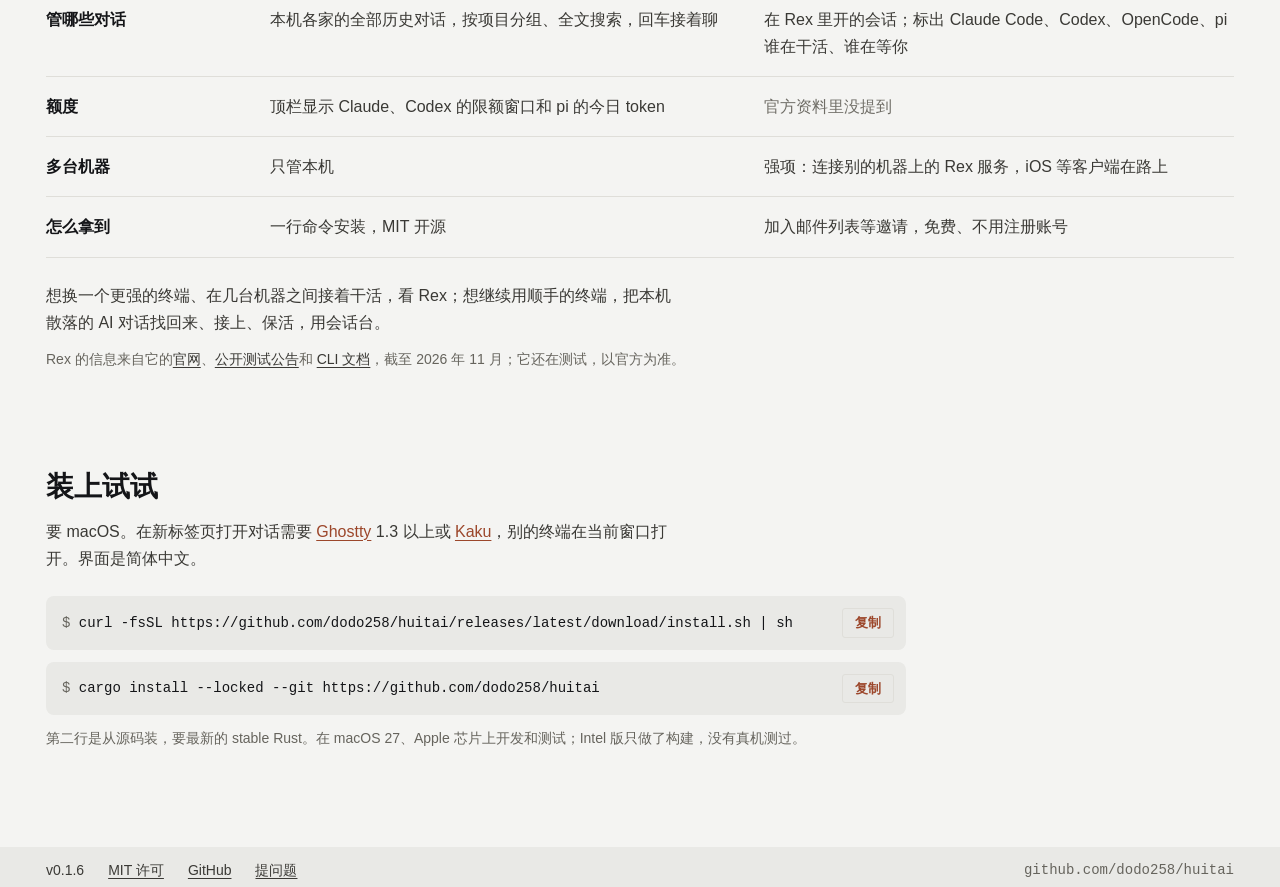
==== commit b1976fb2: "v0.1.6" ====
--- a/site/index.html
+++ b/site/index.html
@@ -187,7 +187,7 @@
 
 <footer class="foot">
 	<div class="wrap">
-		<span>v0.1.5</span>
+		<span>v0.1.6</span>
 		<a href="https://github.com/dodo258/huitai/blob/main/LICENSE">MIT 许可</a>
 		<a href="https://github.com/dodo258/huitai">GitHub</a>
 		<a href="https://github.com/dodo258/huitai/issues">提问题</a>
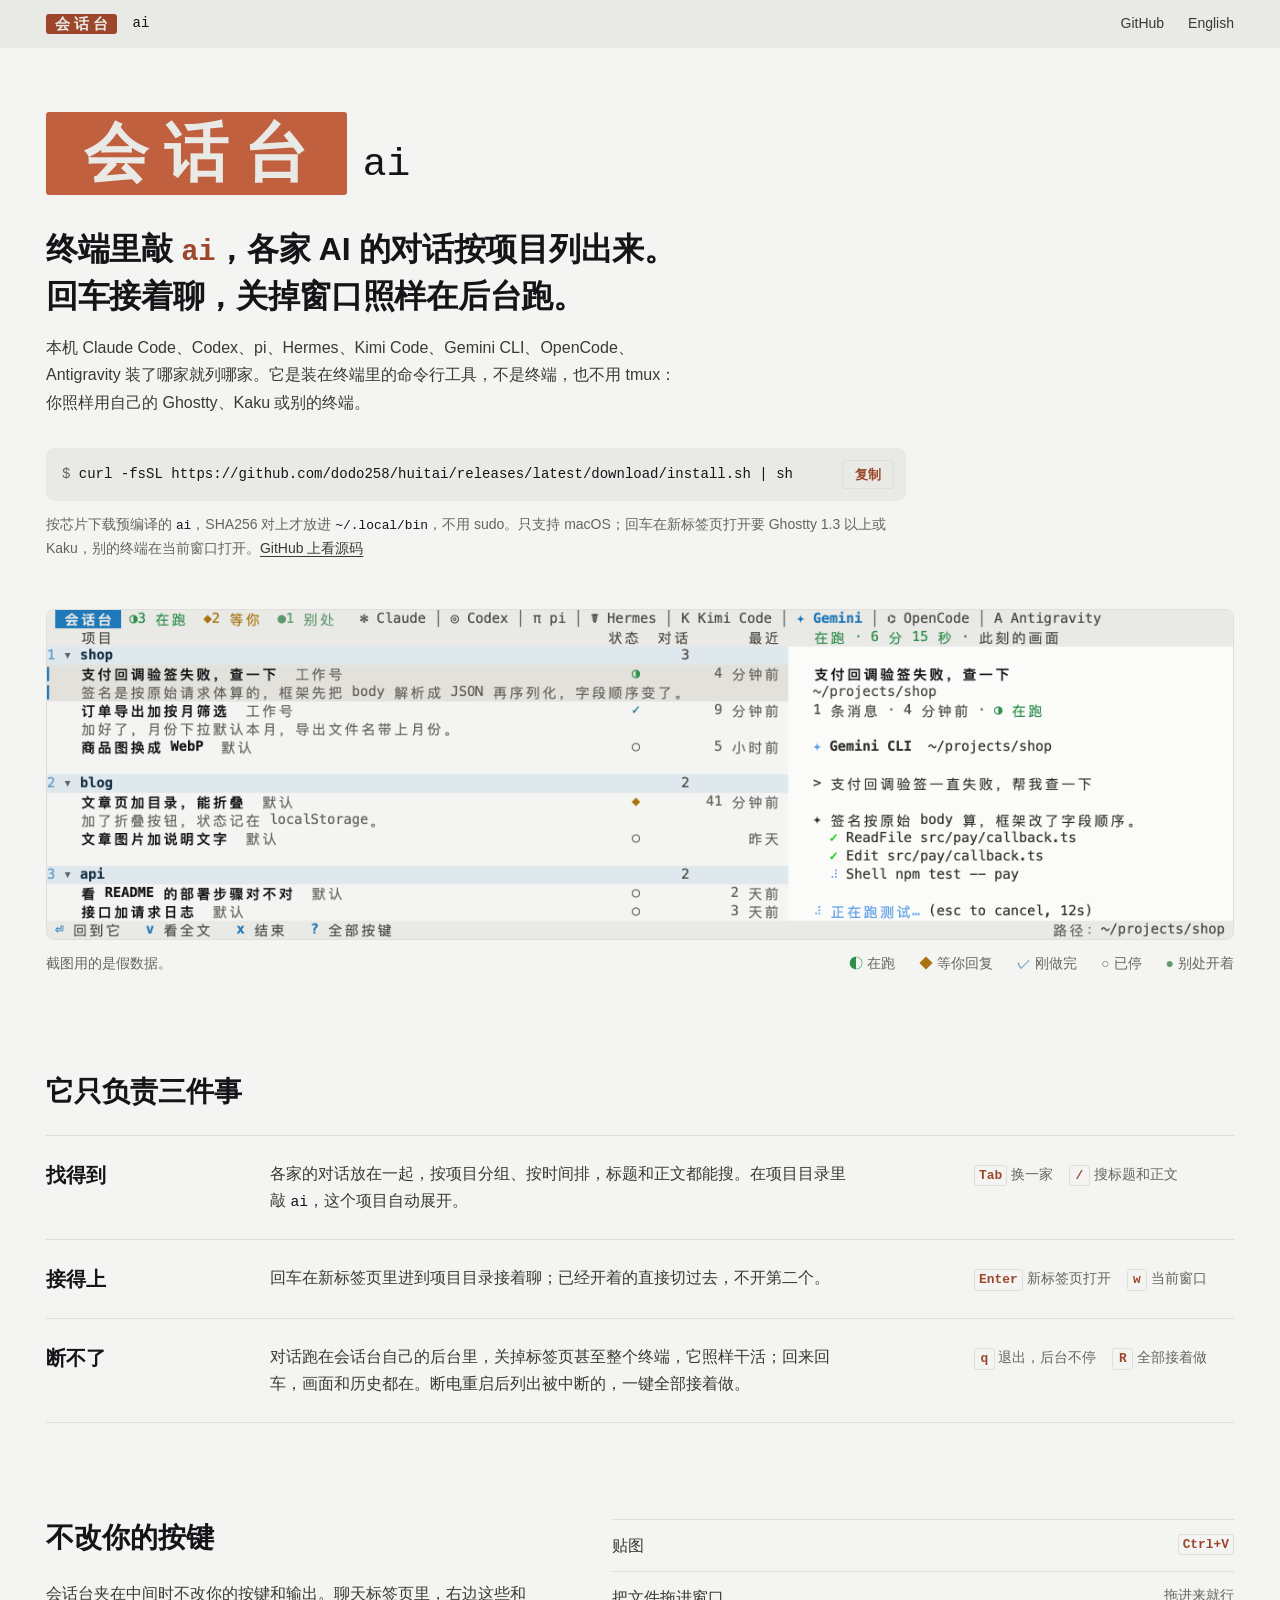
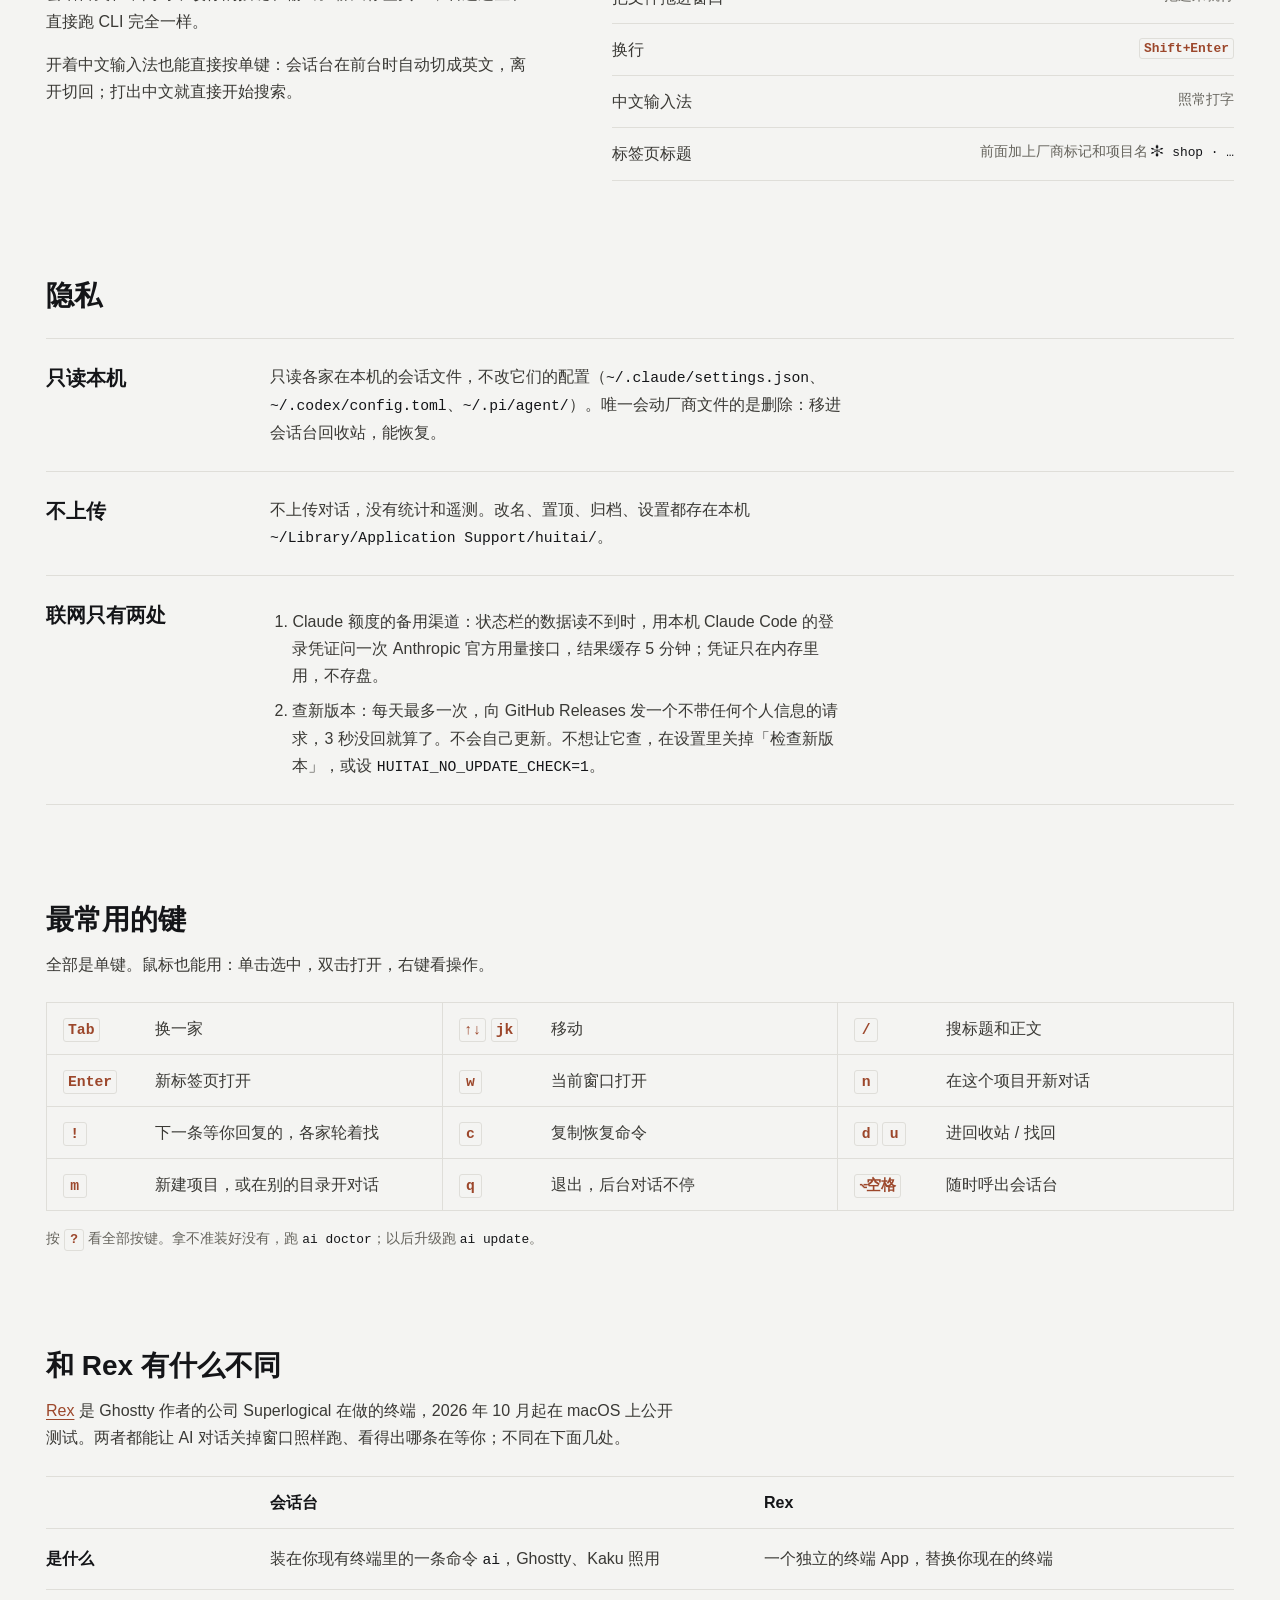
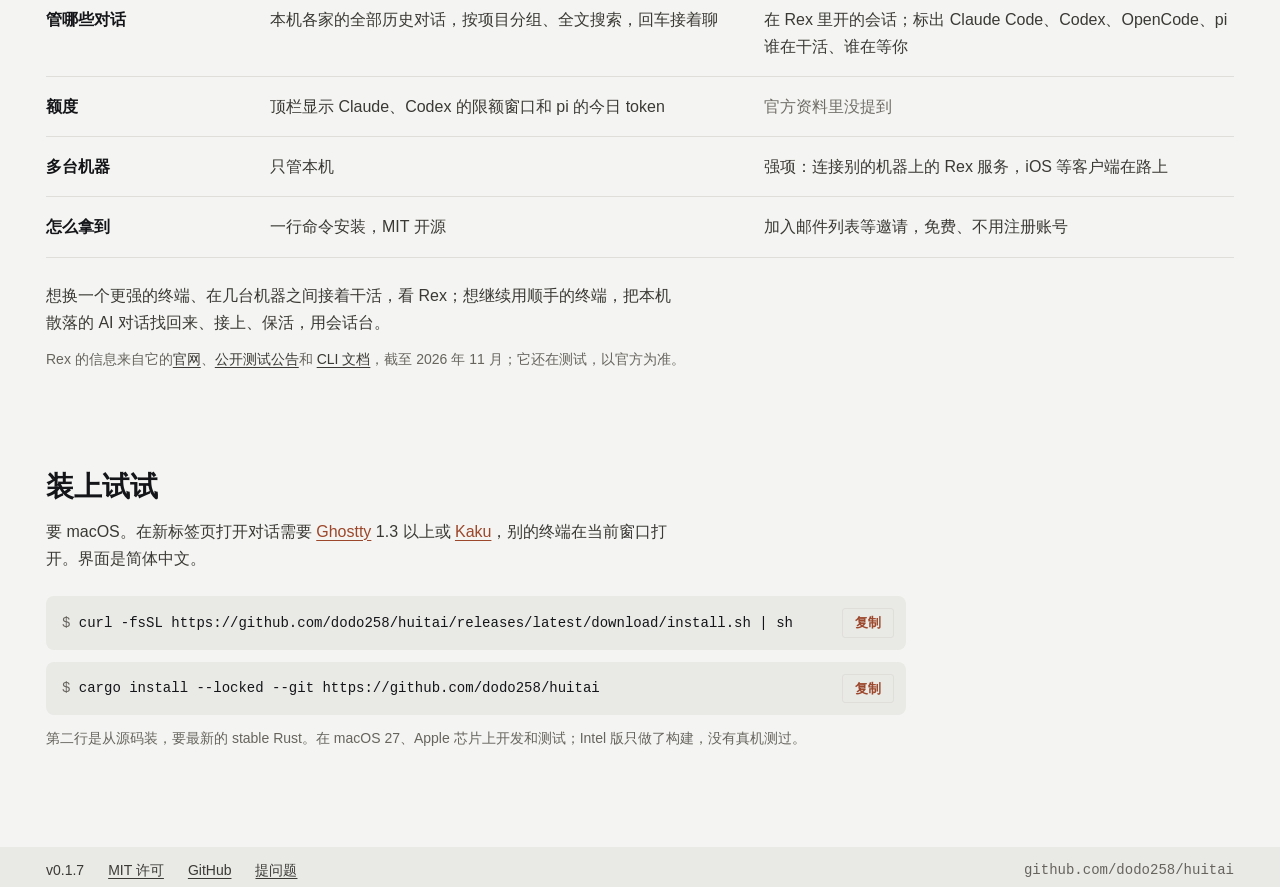
==== commit 031be303: "v0.1.7" ====
--- a/site/index.html
+++ b/site/index.html
@@ -187,7 +187,7 @@
 
 <footer class="foot">
 	<div class="wrap">
-		<span>v0.1.6</span>
+		<span>v0.1.7</span>
 		<a href="https://github.com/dodo258/huitai/blob/main/LICENSE">MIT 许可</a>
 		<a href="https://github.com/dodo258/huitai">GitHub</a>
 		<a href="https://github.com/dodo258/huitai/issues">提问题</a>
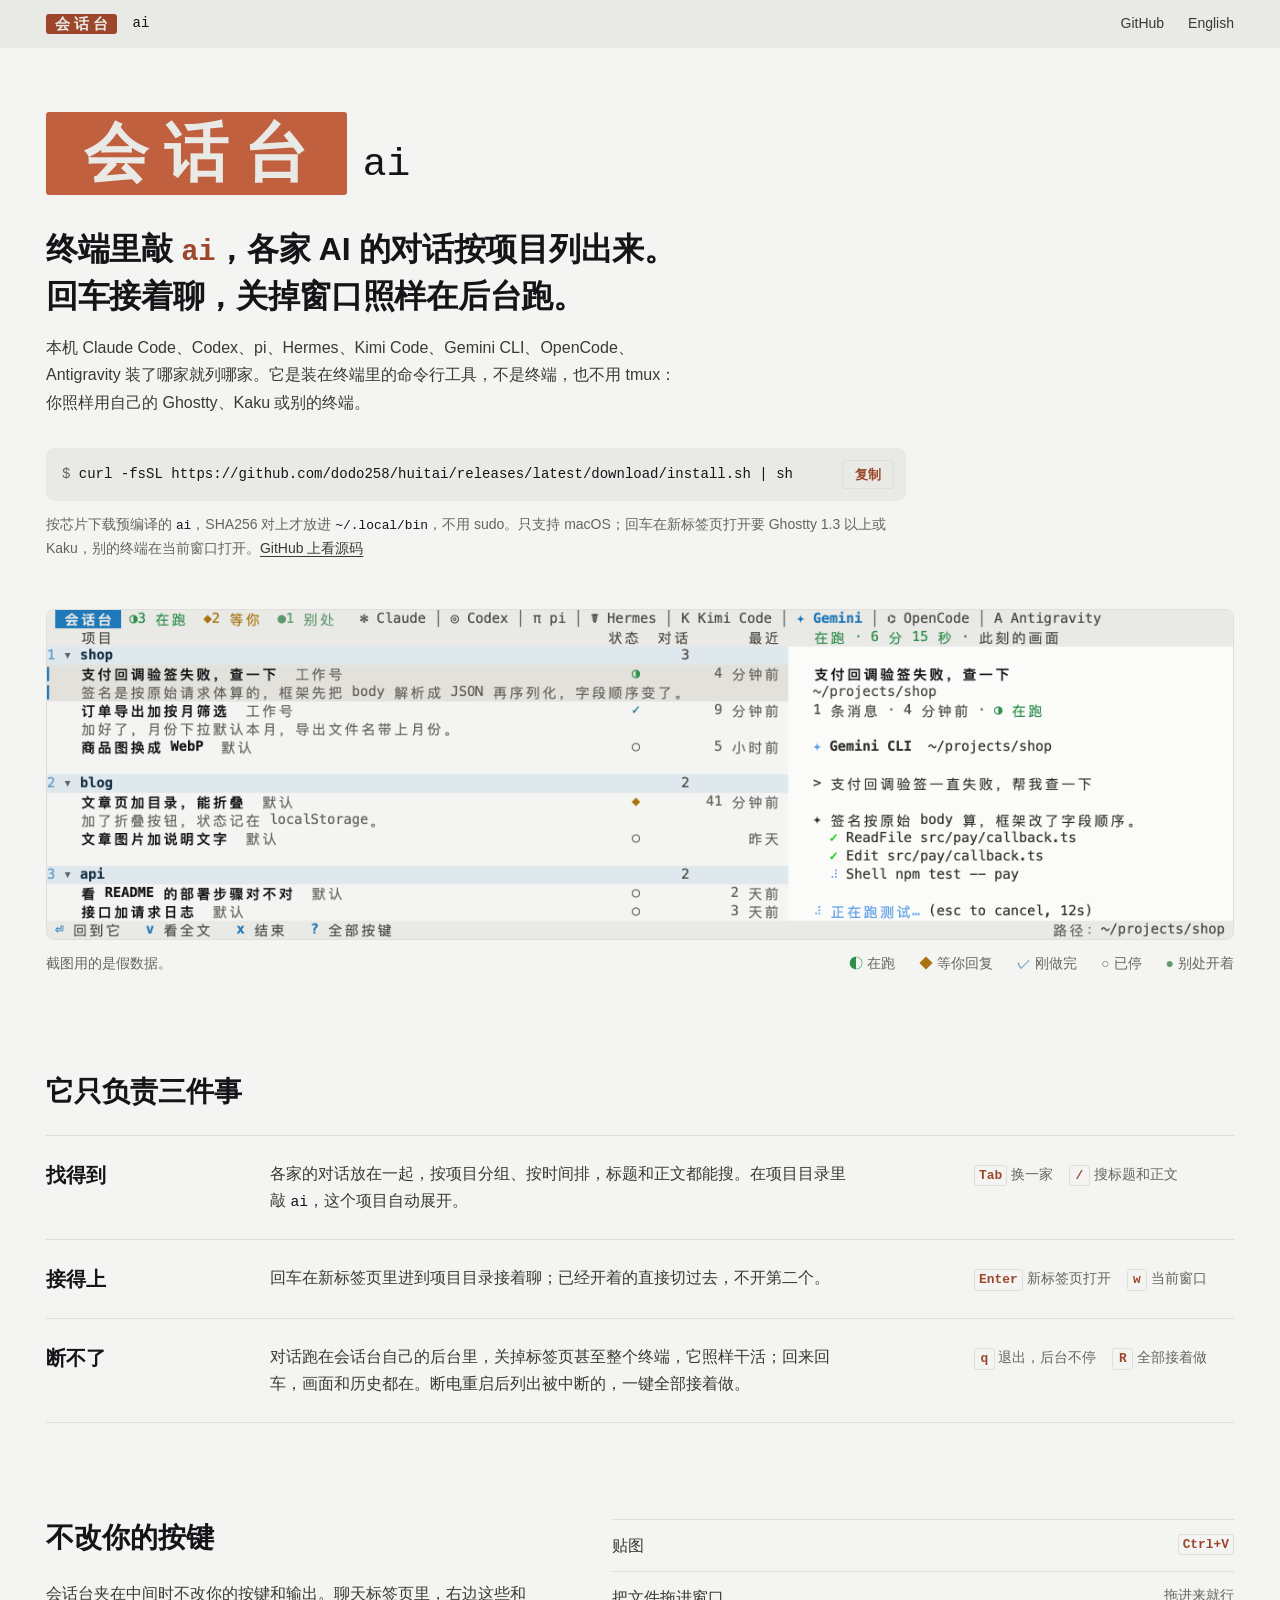
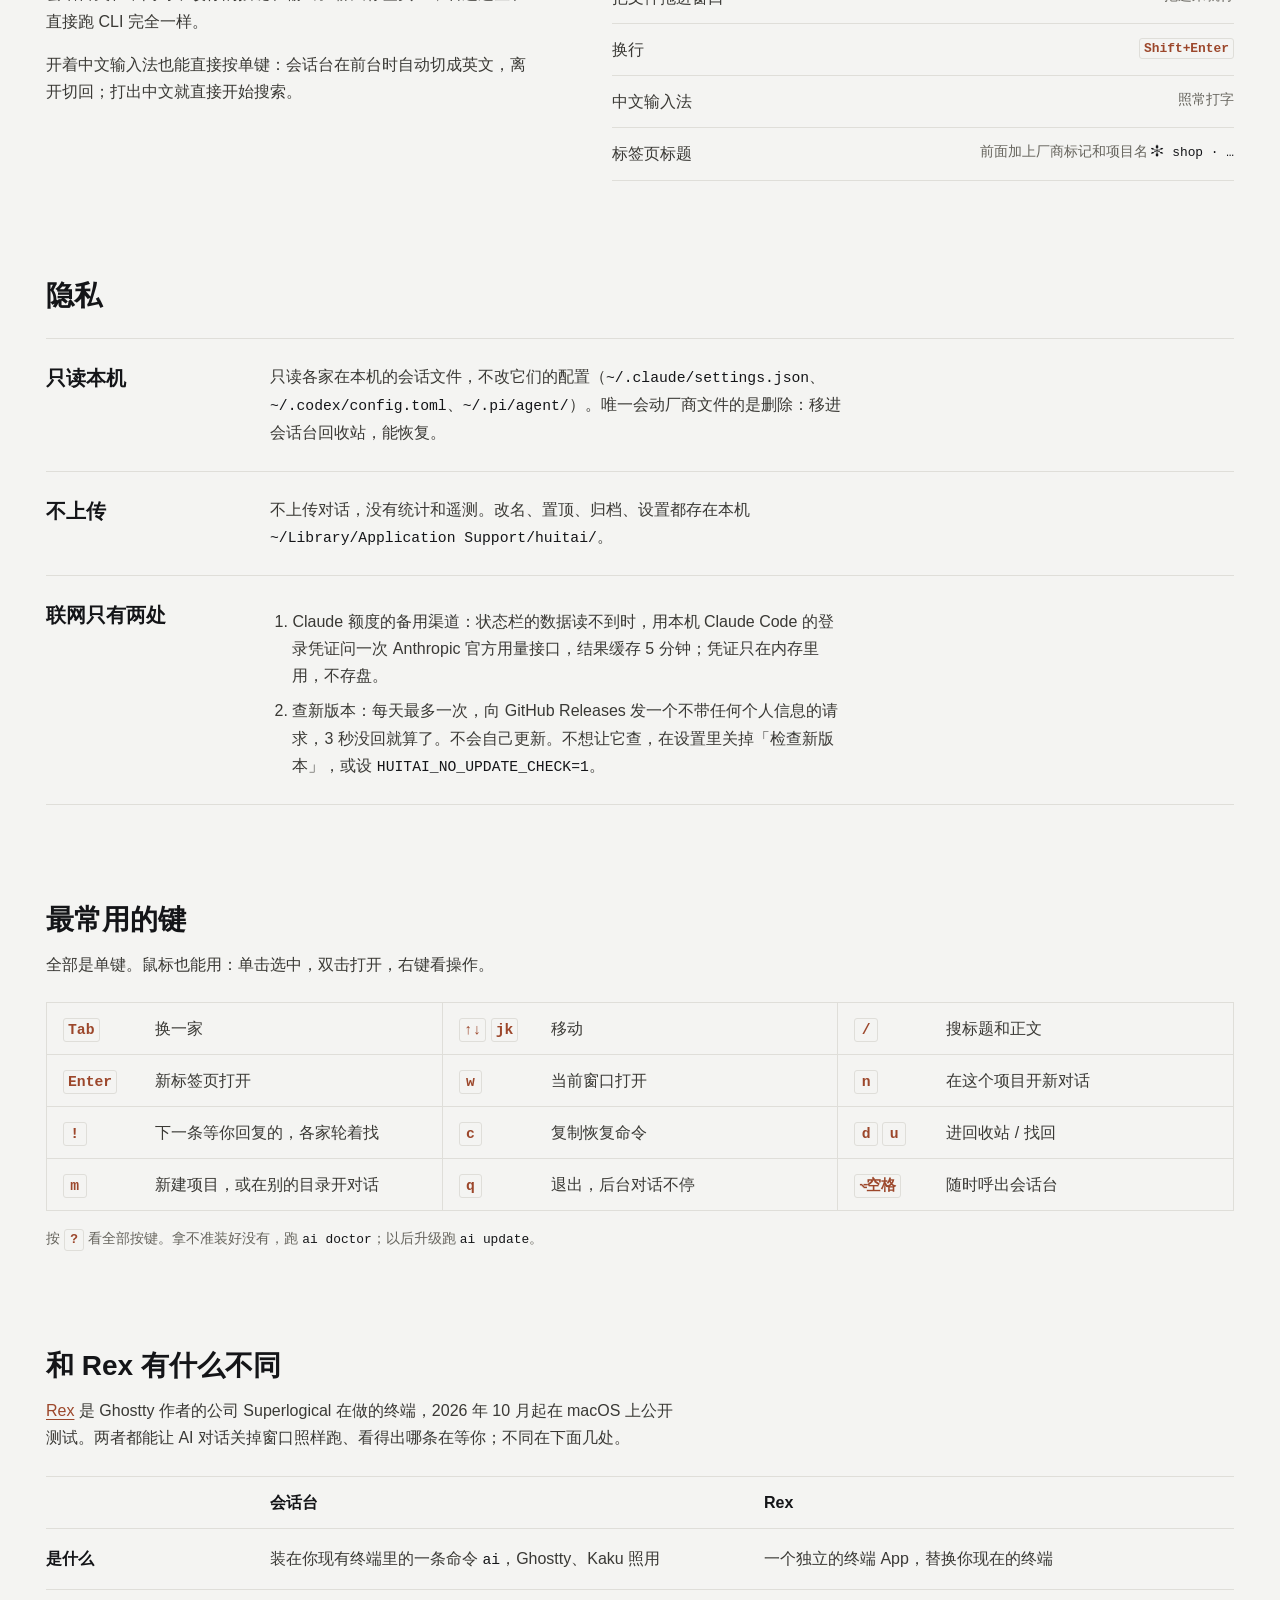
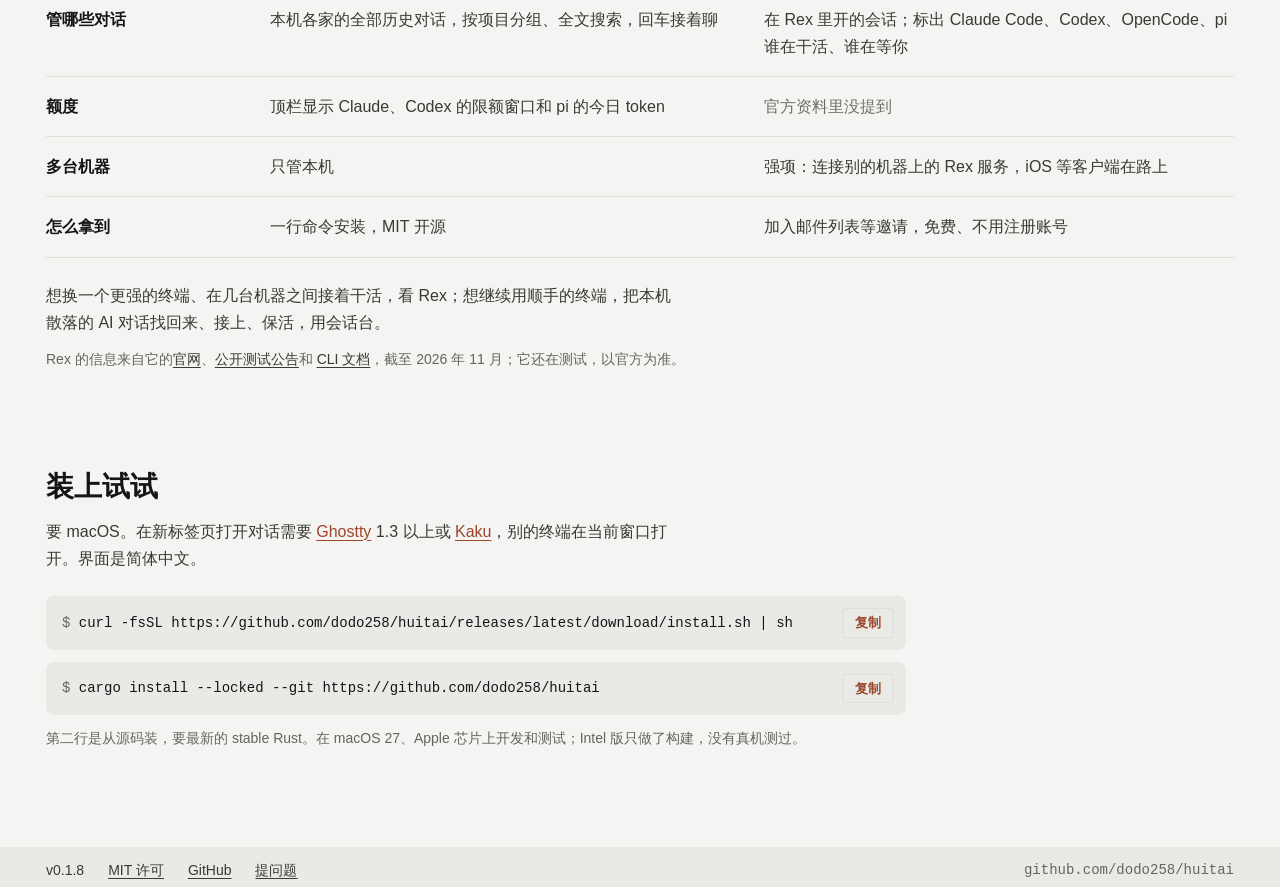
==== commit b5fb33fc: "v0.1.8 Co-Authored-By: Claude Opus 5.5 <noreply@anthropic.com> Claude-Session: https://claude.ai/cod" ====
--- a/site/index.html
+++ b/site/index.html
@@ -187,7 +187,7 @@
 
 <footer class="foot">
 	<div class="wrap">
-		<span>v0.1.7</span>
+		<span>v0.1.8</span>
 		<a href="https://github.com/dodo258/huitai/blob/main/LICENSE">MIT 许可</a>
 		<a href="https://github.com/dodo258/huitai">GitHub</a>
 		<a href="https://github.com/dodo258/huitai/issues">提问题</a>
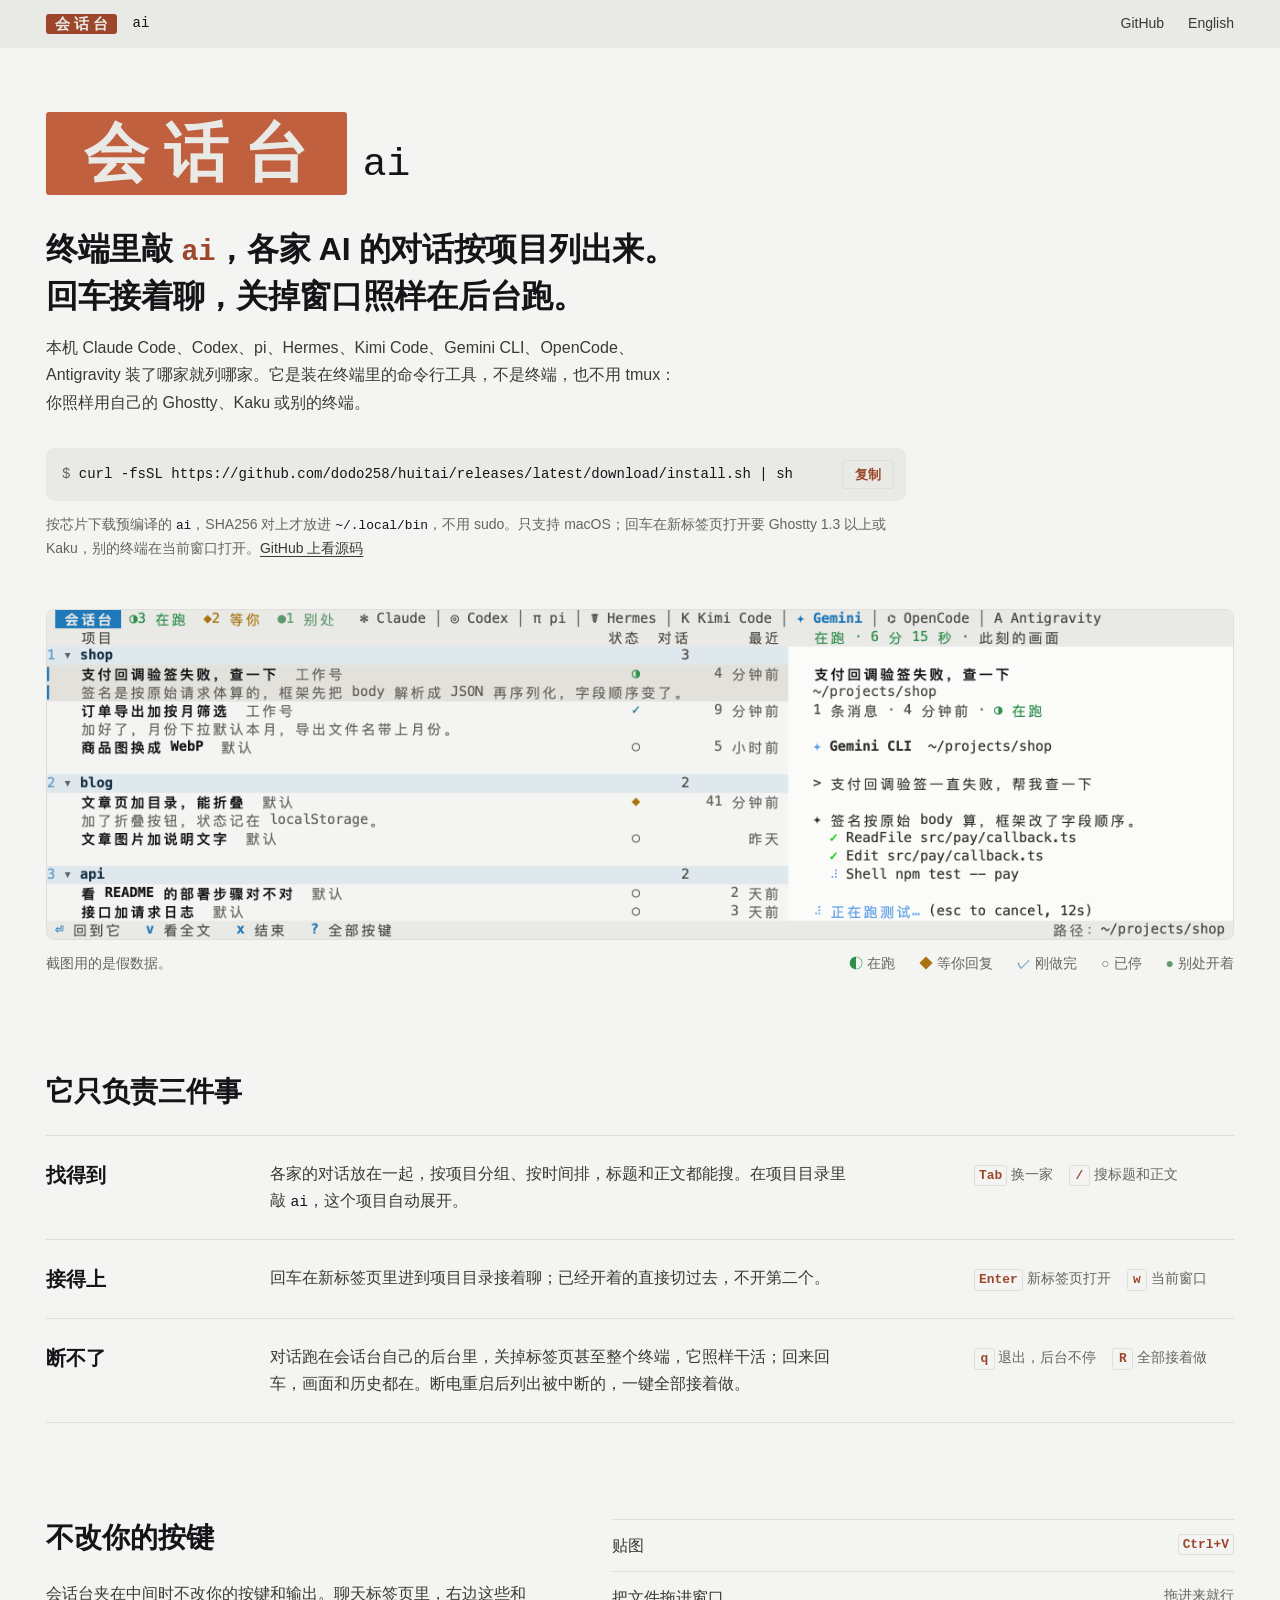
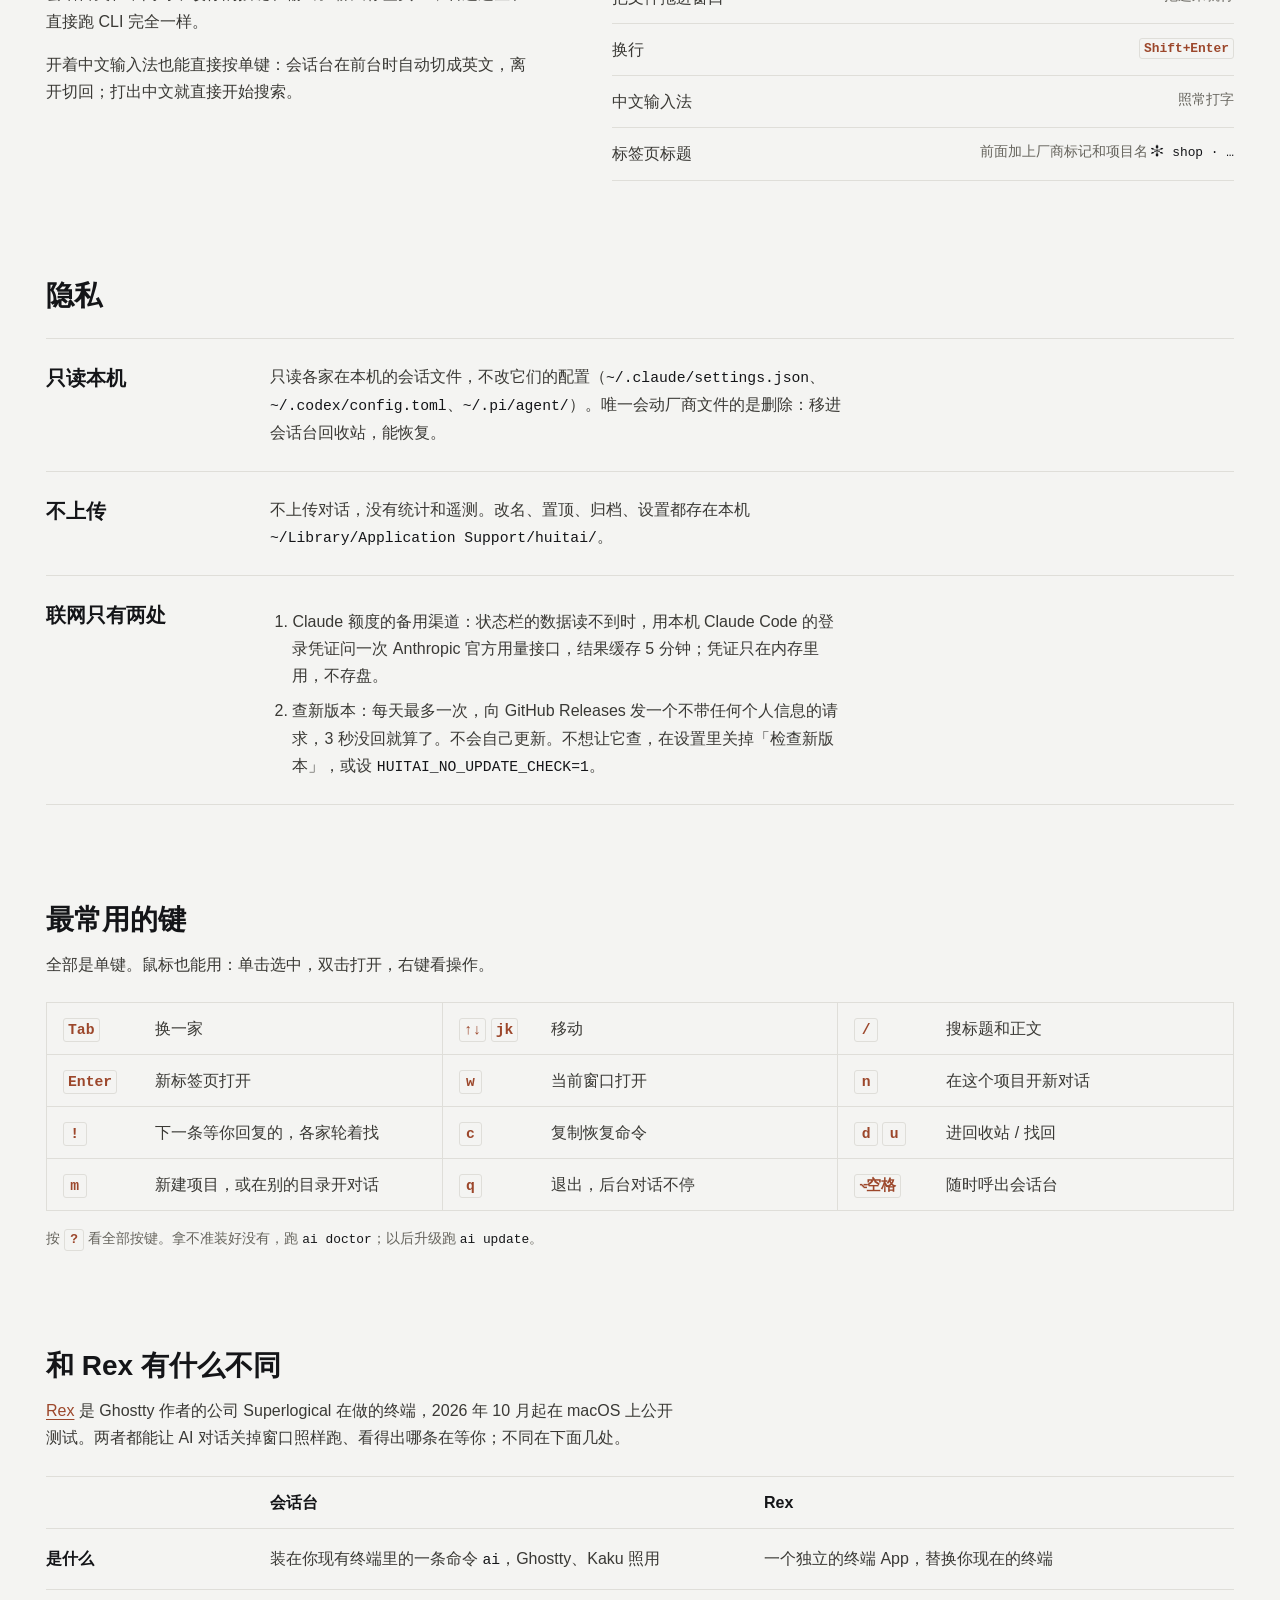
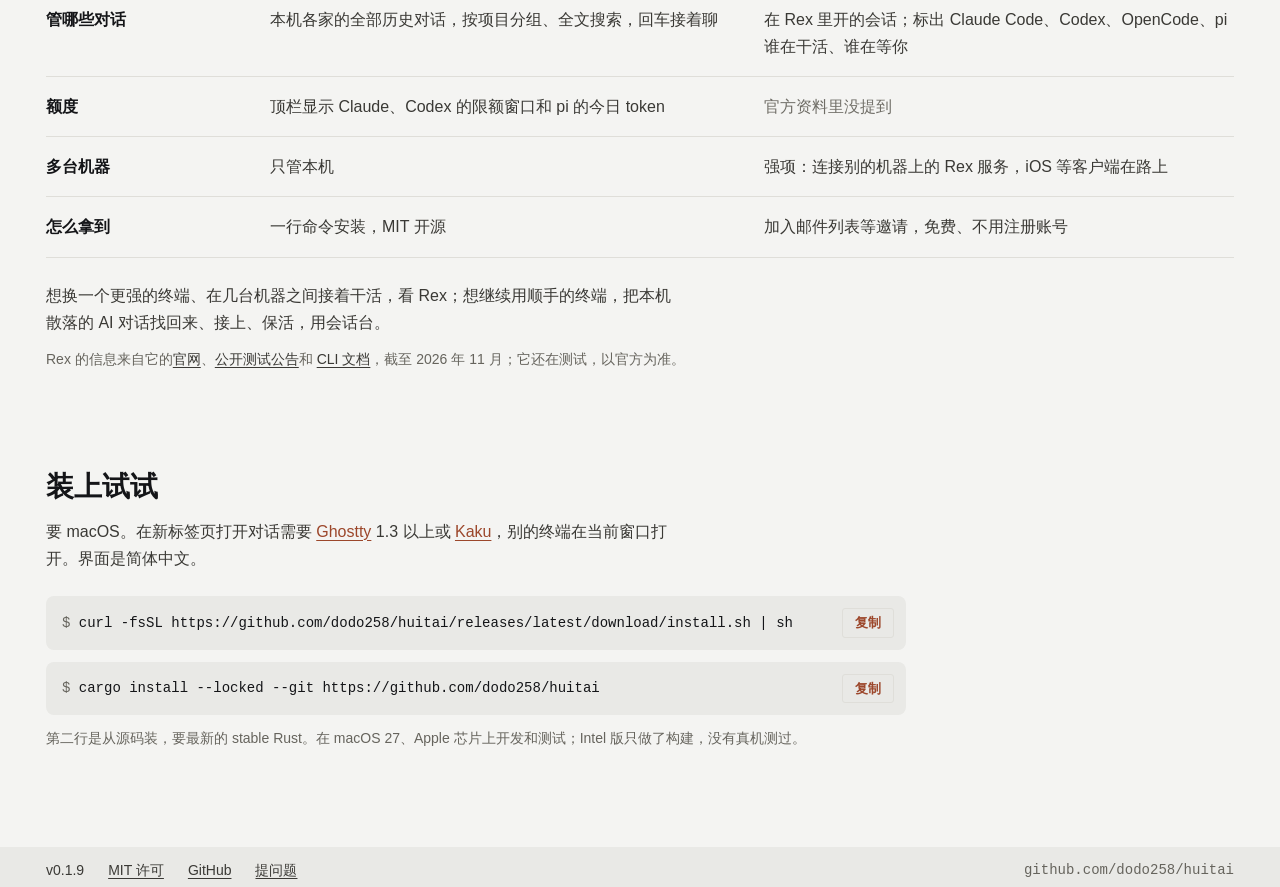
==== commit 9c418256: "v0.1.9 Co-Authored-By: Claude Opus 5.5 <noreply@anthropic.com> Claude-Session: https://claude.ai/cod" ====
--- a/site/index.html
+++ b/site/index.html
@@ -187,7 +187,7 @@
 
 <footer class="foot">
 	<div class="wrap">
-		<span>v0.1.8</span>
+		<span>v0.1.9</span>
 		<a href="https://github.com/dodo258/huitai/blob/main/LICENSE">MIT 许可</a>
 		<a href="https://github.com/dodo258/huitai">GitHub</a>
 		<a href="https://github.com/dodo258/huitai/issues">提问题</a>
